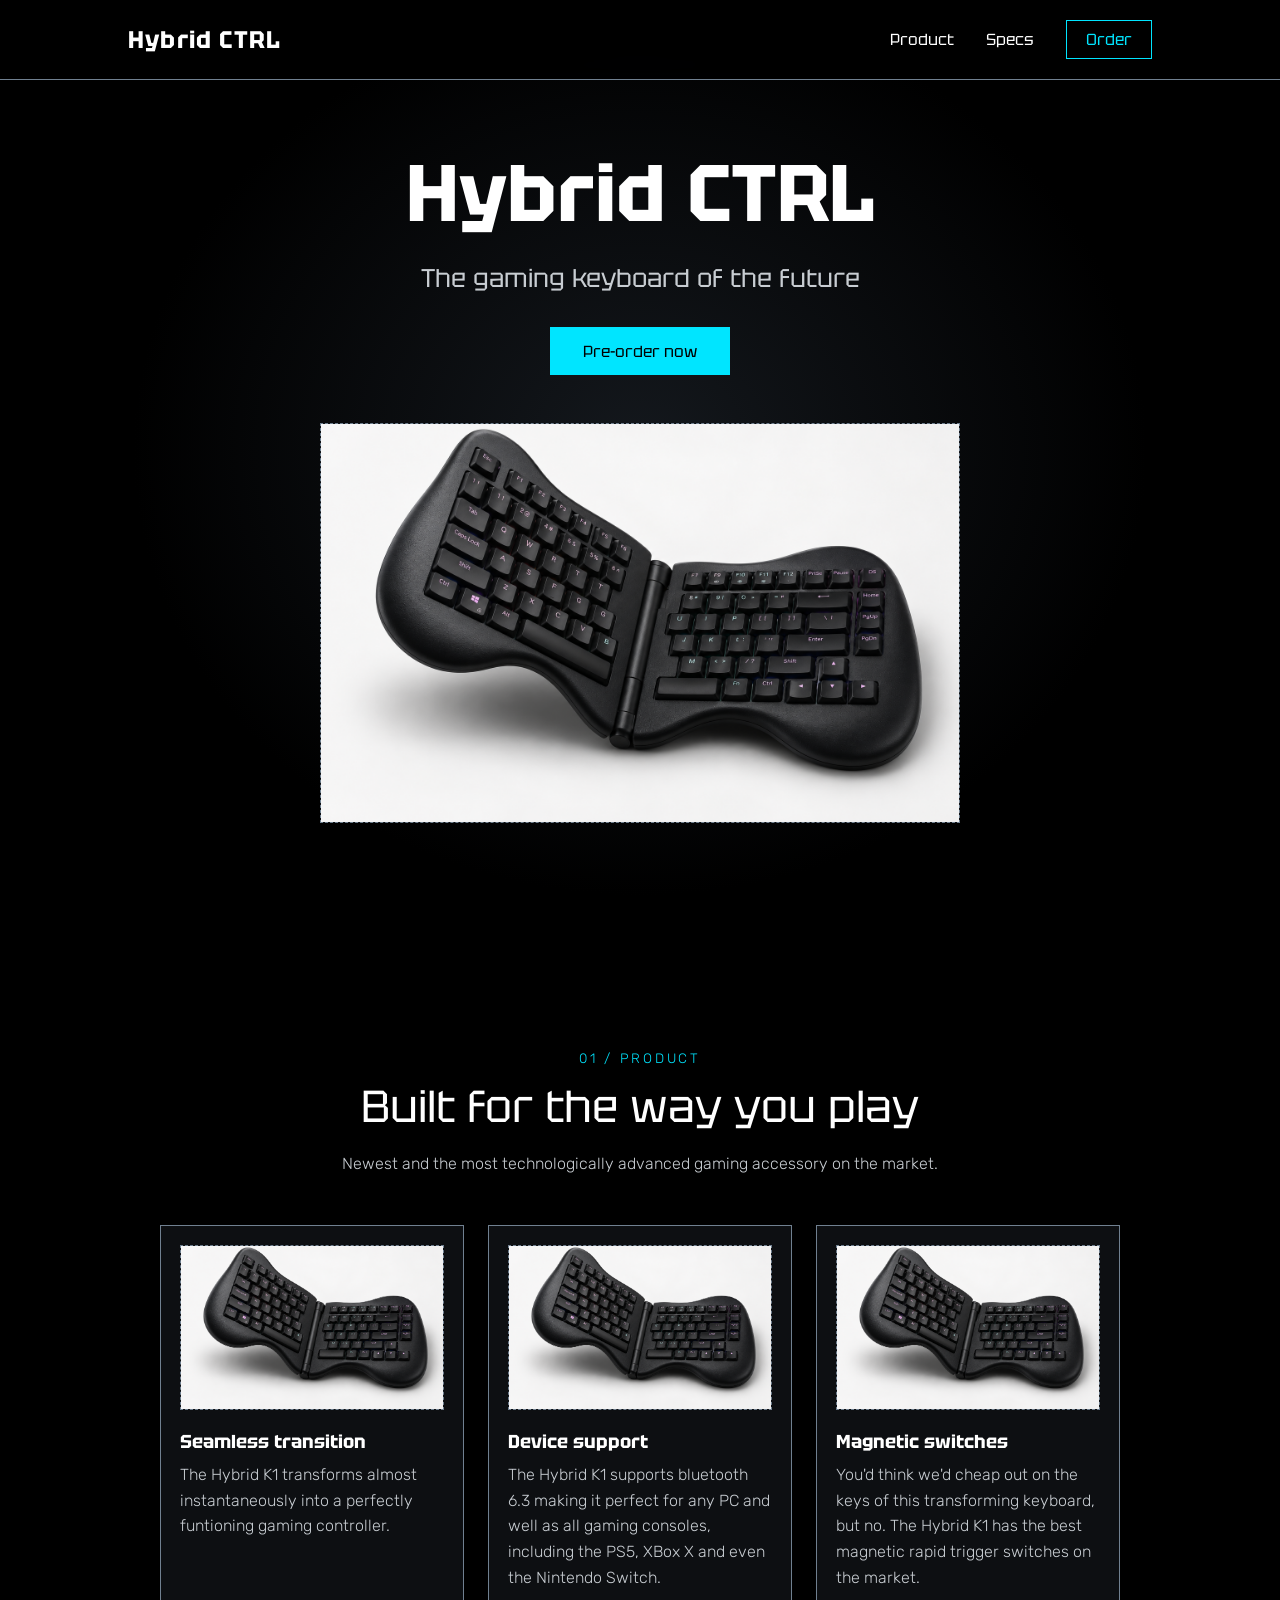
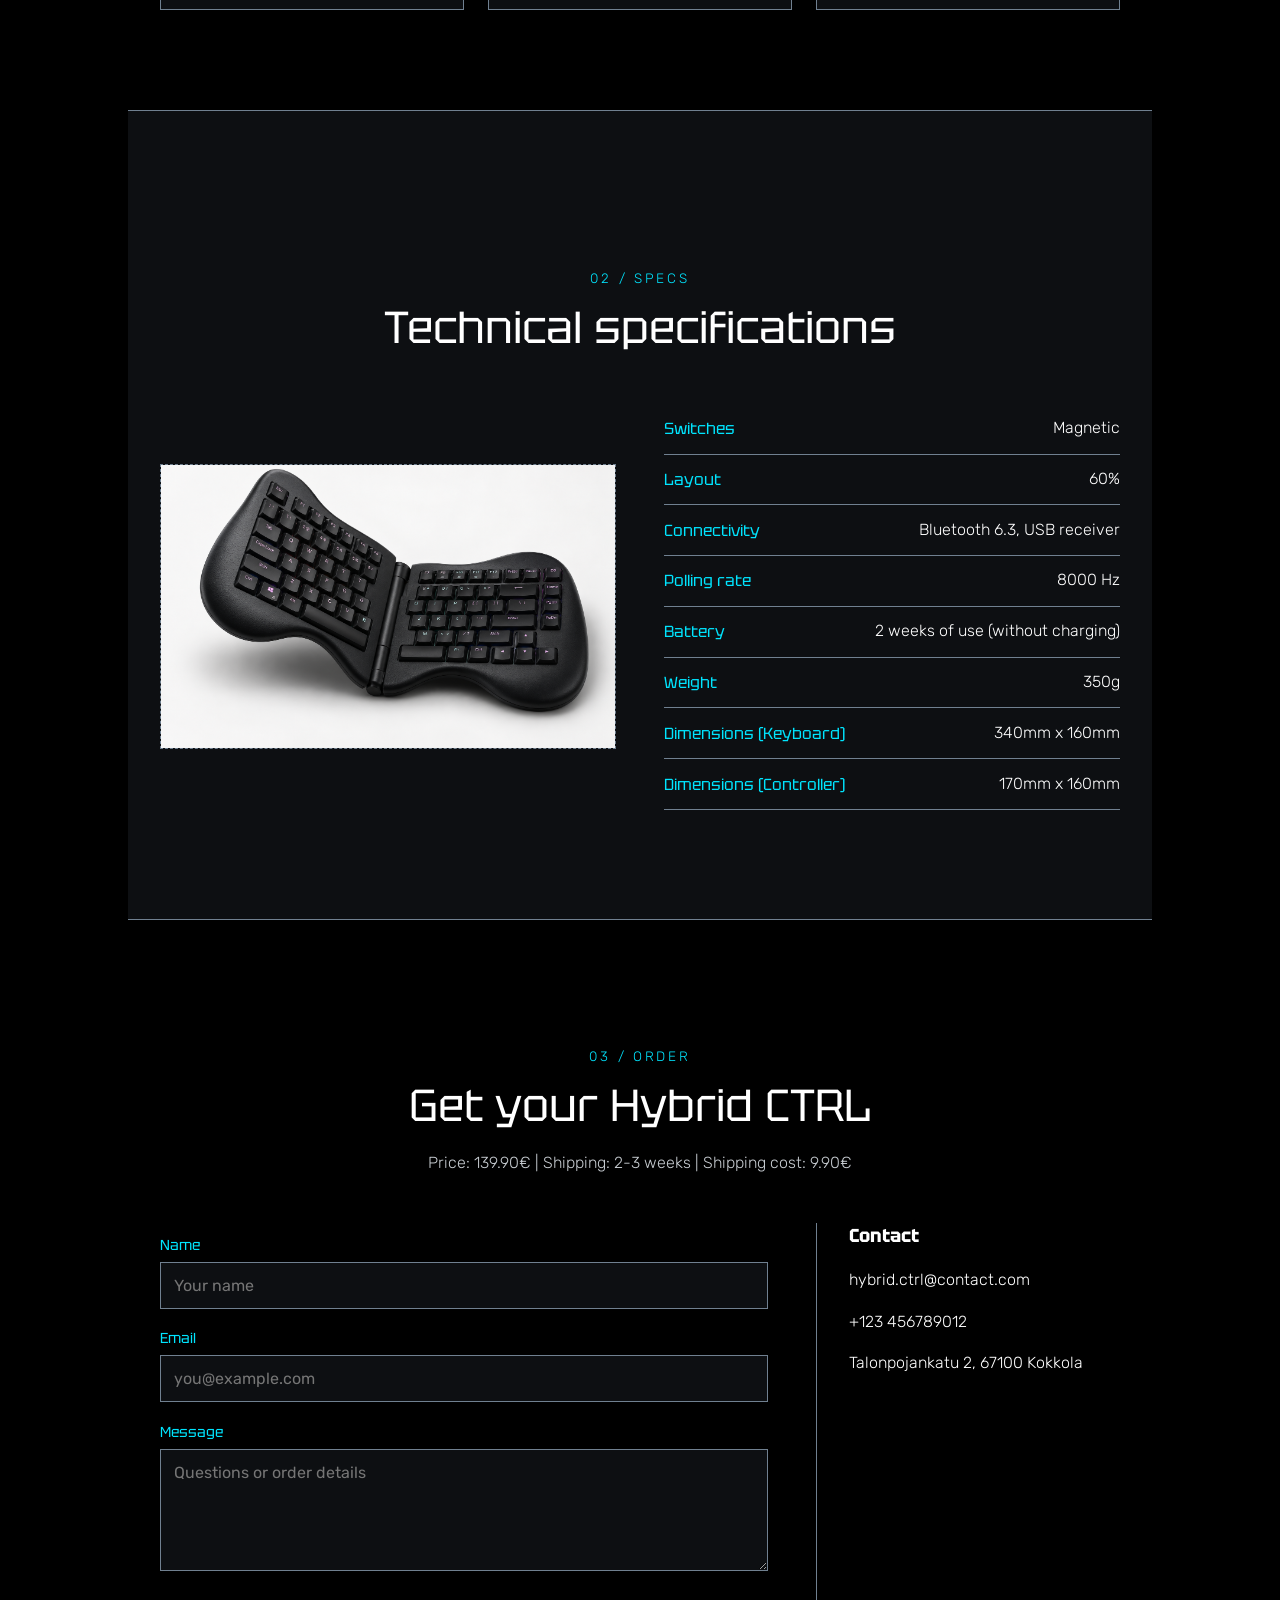
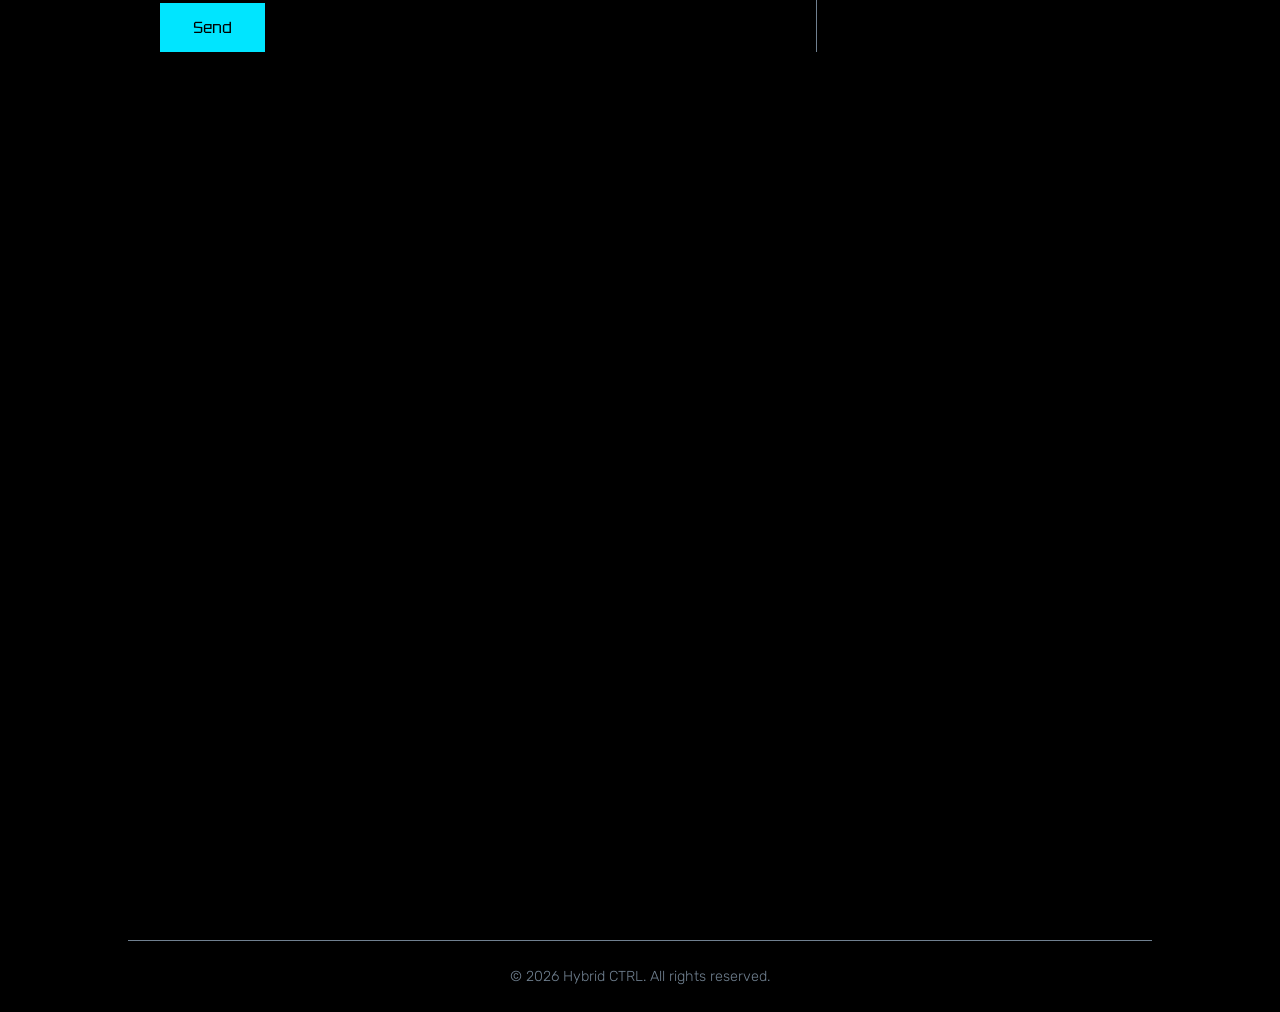
==== index.html @ 569d4fd0 "Merge branch 'main' of https://github.com/nooajaakkola/Ohjelmistotuotanto" ====
<!DOCTYPE html>
<html lang="en">
    <head>
        <meta charset="UTF-8">
        <meta name="viewport" content="width=device-width, initial-scale=1">
        <title>Hybrid CTRL</title>
        <link rel="stylesheet" href="styles.css">
        <link rel="preconnect" href="https://fonts.googleapis.com">
        <link rel="preconnect" href="https://fonts.gstatic.com" crossorigin>
        <link href="https://fonts.googleapis.com/css2?family=Rubik:ital,wght@0,300..900;1,300..900&family=Tektur:wght@400..900&display=swap" rel="stylesheet">
    </head>
    <body>
        <header>
            <a class="logo" href="#home">Hybrid CTRL</a>
            <nav>
                <a href="#info">Product</a>
                <a href="#specs">Specs</a>
                <a href="#order" class="nav-cta">Order</a>
            </nav>
        </header>

        <main>
            <section id="home"> <!--Title and frontpage section-->
                <div class="hero">
                    <h1>Hybrid CTRL</h1>
                    <h2>The gaming keyboard of the future</h2>
                    <a class="button" href="#order">Pre-order now</a>
                    <div class="img-frame hero-img">
                        <img src="images/hybridctrl.png" alt="Hybrid CTRL keyboard">
                    </div>
                </div>
            </section>

            <section id="info"> <!--Product info section-->
                <div class="content">
                    <p class="eyebrow">01 / Product</p>
                    <h2>Built for the way you play</h2>
                    <p class="lead">Newest and the most technologically advanced gaming accessory on the market.</p>

                    <div class="cards">
                        <article class="card">
                            <div class="img-frame">
                                <img src="images/hybridctrl.png" alt="Feature 1">
                            </div>
                            <h3>Seamless transition</h3>
                            <p>The Hybrid K1 transforms almost instantaneously into a perfectly funtioning gaming controller.</p>
                        </article>
                        <article class="card">
                            <div class="img-frame">
                                <img src="images/hybridctrl.png" alt="Feature 2">
                            </div>
                            <h3>Device support</h3>
                            <p>The Hybrid K1 supports bluetooth 6.3 making it perfect for any PC and well as all gaming consoles, including the PS5, XBox X and even the Nintendo Switch.</p>
                        </article>
                        <article class="card">
                            <div class="img-frame">
                                <img src="images/hybridctrl.png" alt="Feature 3">
                            </div>
                            <h3>Magnetic switches</h3>
                            <p>You'd think we'd cheap out on the keys of this transforming keyboard, but no. The Hybrid K1 has the best magnetic rapid trigger switches on the market. </p>
                        </article>
                    </div>
                </div>
            </section>

            <section id="specs"> <!--Specs section-->
                <div class="content">
                    <p class="eyebrow">02 / Specs</p>
                    <h2>Technical specifications</h2>

                    <div class="specs-layout">
                        <div class="img-frame">
                            <img src="images/hybridctrl.png" alt="Keyboard top view">
                        </div>
                        <dl class="spec-list">
                            <div><dt>Switches</dt><dd>Magnetic</dd></div>
                            <div><dt>Layout</dt><dd>60%</dd></div>
                            <div><dt>Connectivity</dt><dd>Bluetooth 6.3, USB receiver</dd></div>
                            <div><dt>Polling rate</dt><dd>8000 Hz</dd></div>
                            <div><dt>Battery</dt><dd>2 weeks of use (without charging)</dd></div>
                            <div><dt>Weight</dt><dd>350g</dd></div>
                            <div><dt>Dimensions (Keyboard)</dt><dd>340mm x 160mm</dd></div>
                            <div><dt>Dimensions (Controller)</dt><dd>170mm x 160mm</dd></div>
                        </dl>
                    </div>
                </div>
            </section>

            <section id="order"> <!--Contact / order section-->
                <div class="content">
                    <p class="eyebrow">03 / Order</p>
                    <h2>Get your Hybrid CTRL</h2>
                    <p class="lead">Price: 139.90€ | Shipping: 2-3 weeks | Shipping cost: 9.90€</p>

                    <div class="order-layout">
                        <form action="#" method="post">
                            <label for="name">Name</label>
                            <input type="text" id="name" name="name" placeholder="Your name">

                            <label for="email">Email</label>
                            <input type="email" id="email" name="email" placeholder="you@example.com">

                            <label for="message">Message</label>
                            <textarea id="message" name="message" rows="5" placeholder="Questions or order details"></textarea>

                            <button type="submit" class="button">Send</button>
                        </form>

                        <div class="contact-info">
                            <h3>Contact</h3>
                            <p>hybrid.ctrl@contact.com</p>
                            <p>+123 456789012</p>
                            <p>Talonpojankatu 2, 67100 Kokkola</p>
                        </div>
                    </div>
                </div>
            </section>
            <section id="products">

            </section>
        </main>

        <footer>
            <p>&copy; 2026 Hybrid CTRL. All rights reserved.</p>
        </footer>
    </body>
</html>
---- styles.css ----
:root {
    --primary: black;
    --accent: slategrey;
    --text: white;
    --highlight: #00e5ff;
    --surface: #0d0f12;
}

* {
    box-sizing: border-box;
}

html {
    font-family: "Tektur", sans-serif;
    scroll-behavior: smooth;
}

body {
    padding: 0 10vw;
    display: block;
    align-items: center;
    text-align: center;
    margin: 0;

    background: var(--primary);
    color: var(--text);
}

h1 span, h2 span, h3 span, h4 span, h5 span, p span {
    color: var(--decoration);
}

h1 {
    font-size: 5rem;
    margin: 1rem;
}

h2 {
    font-weight: 400;
}

p {
    font-family: "Rubik", sans-serif;
    font-weight: 300;
    line-height: 1.6;
}

a {
    color: inherit;
    text-decoration: none;
}

/* ---------- Header ---------- */

header {
    display: flex;
    justify-content: space-between;
    align-items: center;
    position: fixed;
    left: 0;
    top: 0;
    z-index: 10;


    border-bottom: 1px solid var(--accent);
    background: rgba(0, 0, 0, 0.75);
    backdrop-filter: blur(10px);

    height: 5rem;
    width: 100%;
    padding: 0 10vw;
}

.logo {
    font-size: 1.5rem;
    font-weight: 700;
    letter-spacing: 0.05em;
}

nav {
    display: flex;
    align-items: center;
    gap: 2rem;
}

nav a {
    transition: color 0.2s;
}

nav a:hover {
    color: var(--highlight);
}

.nav-cta {
    border: 1px solid var(--highlight);
    color: var(--highlight);
    padding: 0.5rem 1.2rem;
}

.nav-cta:hover {
    background: var(--highlight);
    color: var(--primary);
}

/* ---------- Sections ---------- */

section {
    display: flex;
    align-items: center;
    justify-content: center;
    min-height: 90vh;
    width: auto;
    padding: 7rem 2rem 4rem;
}

#home {
    min-height: 100vh;
    background: radial-gradient(ellipse at center, #14181d 0%, var(--primary) 70%);
}

#specs {
    background: var(--surface);
    border-top: 1px solid var(--accent);
    border-bottom: 1px solid var(--accent);
}

.content {
    width: 100%;
    max-width: 70rem;
}

.eyebrow {
    color: var(--highlight);
    letter-spacing: 0.2em;
    text-transform: uppercase;
    font-size: 0.85rem;
    margin: 0;
}

.content h2 {
    font-size: 2.8rem;
    margin: 0.5rem 0 1rem;
}

.lead {
    max-width: 40rem;
    margin: 0 auto 3rem;
    color: #c8cdd2;
}

/* ---------- Hero ---------- */

.hero h2 {
    font-size: 1.6rem;
    color: #c8cdd2;
    margin: 0 0 2rem;
}

.hero-img {
    margin: 3rem auto 0;
    max-width: 40rem;
}

/* ---------- Buttons ---------- */

.button {
    display: inline-block;
    font-family: inherit;
    font-size: 1rem;
    cursor: pointer;

    background: var(--highlight);
    color: var(--primary);
    border: 1px solid var(--highlight);
    padding: 0.8rem 2rem;
    transition: background 0.2s, color 0.2s;
}

.button:hover {
    background: transparent;
    color: var(--highlight);
}

/* ---------- Images ---------- */

.img-frame {
    aspect-ratio: 16 / 10;
    border: 1px dashed var(--accent);
    background: var(--surface);
    overflow: hidden;
}

.img-frame img {
    display: block;
    width: 100%;
    height: 100%;
    object-fit: cover;
    color: var(--accent);
    font-size: 0.8rem;
}

/* ---------- Product info cards ---------- */

.cards {
    display: grid;
    grid-template-columns: repeat(auto-fit, minmax(16rem, 1fr));
    gap: 1.5rem;
}

.card {
    background: var(--surface);
    border: 1px solid var(--accent);
    padding: 1.2rem;
    text-align: left;
    transition: border-color 0.2s, transform 0.2s;
}

.card:hover {
    border-color: var(--highlight);
    transform: translateY(-4px);
}

.card h3 {
    margin: 1.2rem 0 0.5rem;
}

.card p {
    margin: 0;
    color: #c8cdd2;
}

/* ---------- Specs ---------- */

.specs-layout {
    display: grid;
    grid-template-columns: 1fr 1fr;
    gap: 3rem;
    align-items: center;
    margin-top: 3rem;
}

.spec-list {
    margin: 0;
    text-align: left;
}

.spec-list div {
    display: flex;
    justify-content: space-between;
    gap: 1rem;
    padding: 0.9rem 0;
    border-bottom: 1px solid var(--accent);
}

.spec-list dt {
    color: var(--highlight);
}

.spec-list dd {
    margin: 0;
    font-family: "Rubik", sans-serif;
    font-weight: 300;
}

/* ---------- Order / contact ---------- */

.order-layout {
    display: grid;
    grid-template-columns: 2fr 1fr;
    gap: 3rem;
    text-align: left;
}

form {
    display: flex;
    flex-direction: column;
    gap: 0.5rem;
}

label {
    margin-top: 0.8rem;
    color: var(--highlight);
    font-size: 0.9rem;
}

input,
textarea {
    font-family: "Rubik", sans-serif;
    font-size: 1rem;
    color: var(--text);
    background: var(--surface);
    border: 1px solid var(--accent);
    padding: 0.8rem;
}

input:focus,
textarea:focus {
    outline: none;
    border-color: var(--highlight);
}

form .button {
    align-self: flex-start;
    margin-top: 1.5rem;
}

.contact-info {
    border-left: 1px solid var(--accent);
    padding-left: 2rem;
}

.contact-info h3 {
    margin-top: 0;
}

/* ---------- Footer ---------- */

footer {
    border-top: 1px solid var(--accent);
    padding: 1.5rem;
    color: var(--accent);
    font-size: 0.9rem;
}

footer p {
    margin: 0;
}

/* ---------- Mobile ---------- */

@media (max-width: 48rem) {
    h1 {
        font-size: 3rem;
    }

    header {
        padding: 0 1rem;
    }

    nav {
        gap: 1rem;
    }

    .logo {
        font-size: 1.1rem;
    }

    .specs-layout,
    .order-layout {
        grid-template-columns: 1fr;
    }

    .contact-info {
        border-left: none;
        border-top: 1px solid var(--accent);
        padding: 2rem 0 0;
    }
}
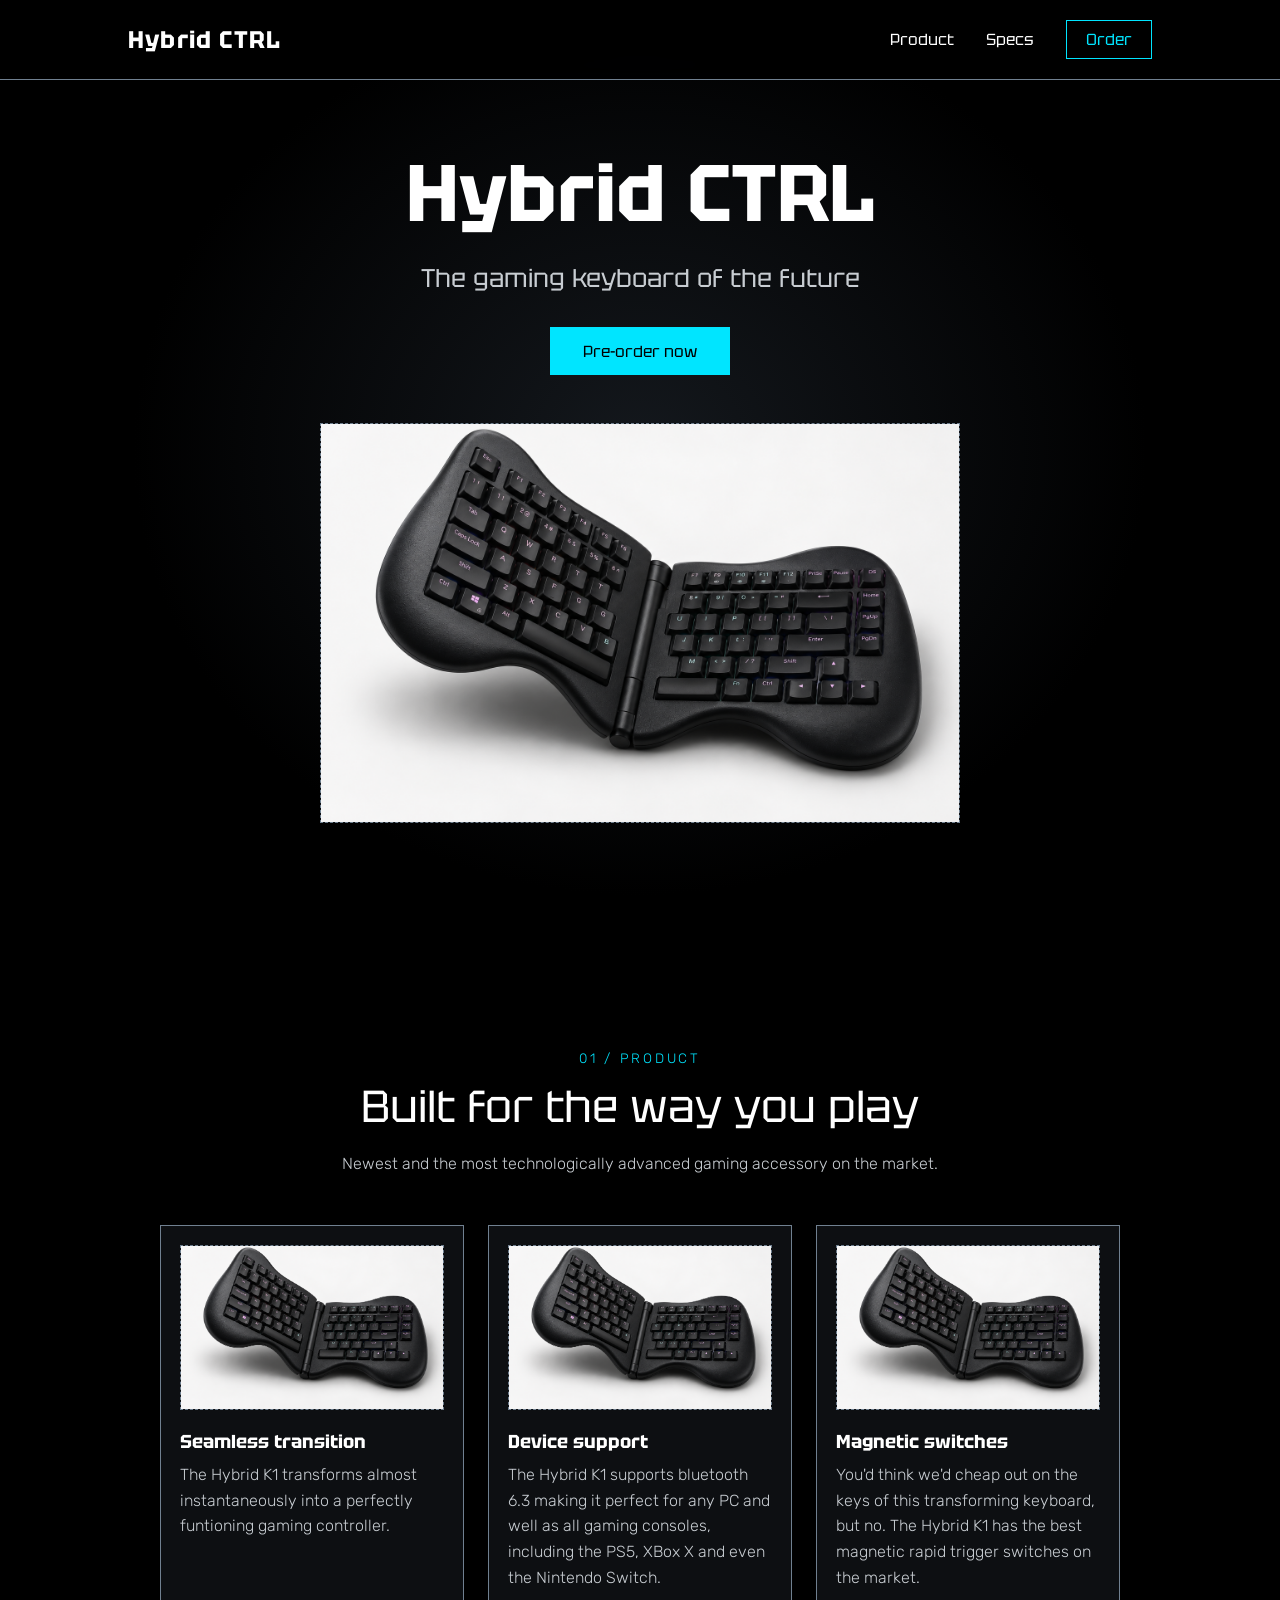
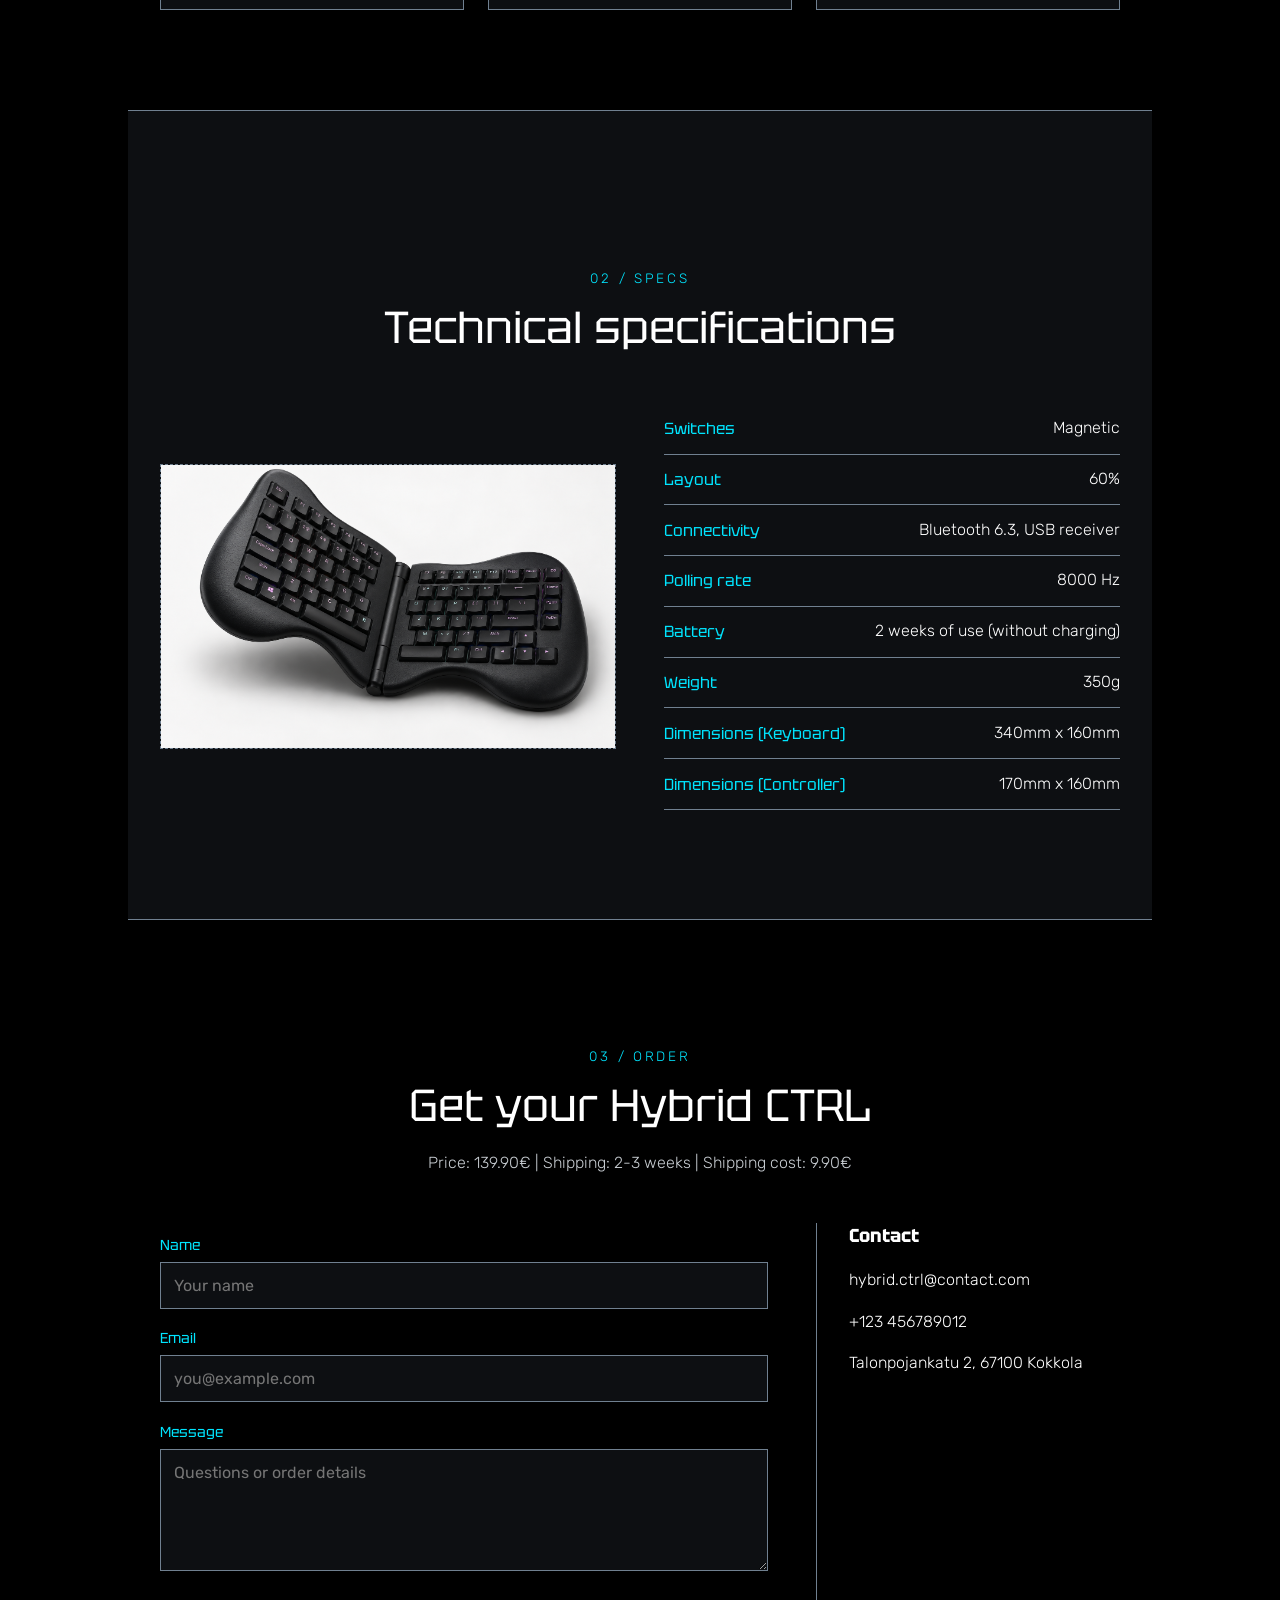
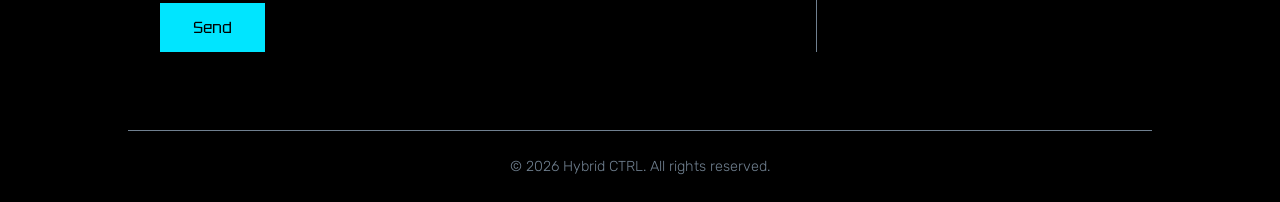
==== commit 4bf6b2ea: "removed extra section" ====
--- a/index.html
+++ b/index.html
@@ -115,9 +115,6 @@
                     </div>
                 </div>
             </section>
-            <section id="products">
-
-            </section>
         </main>
 
         <footer>
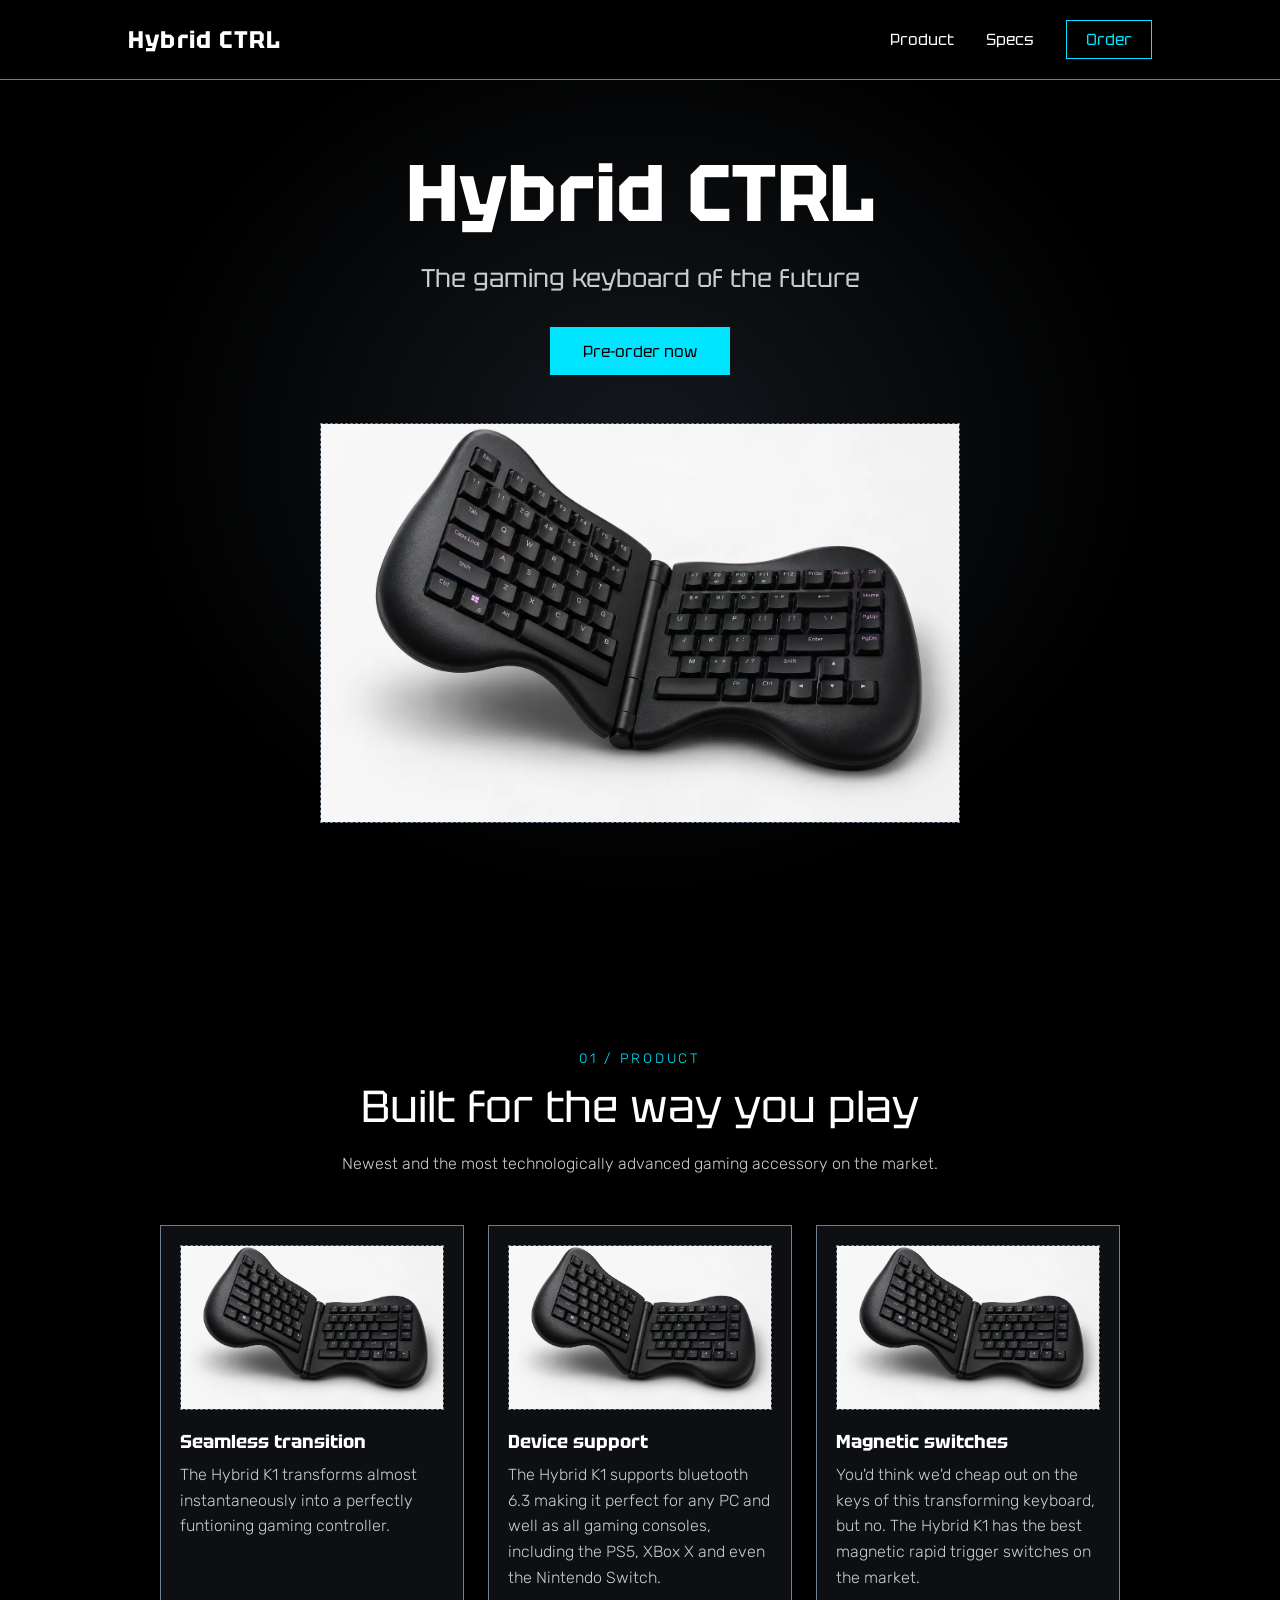
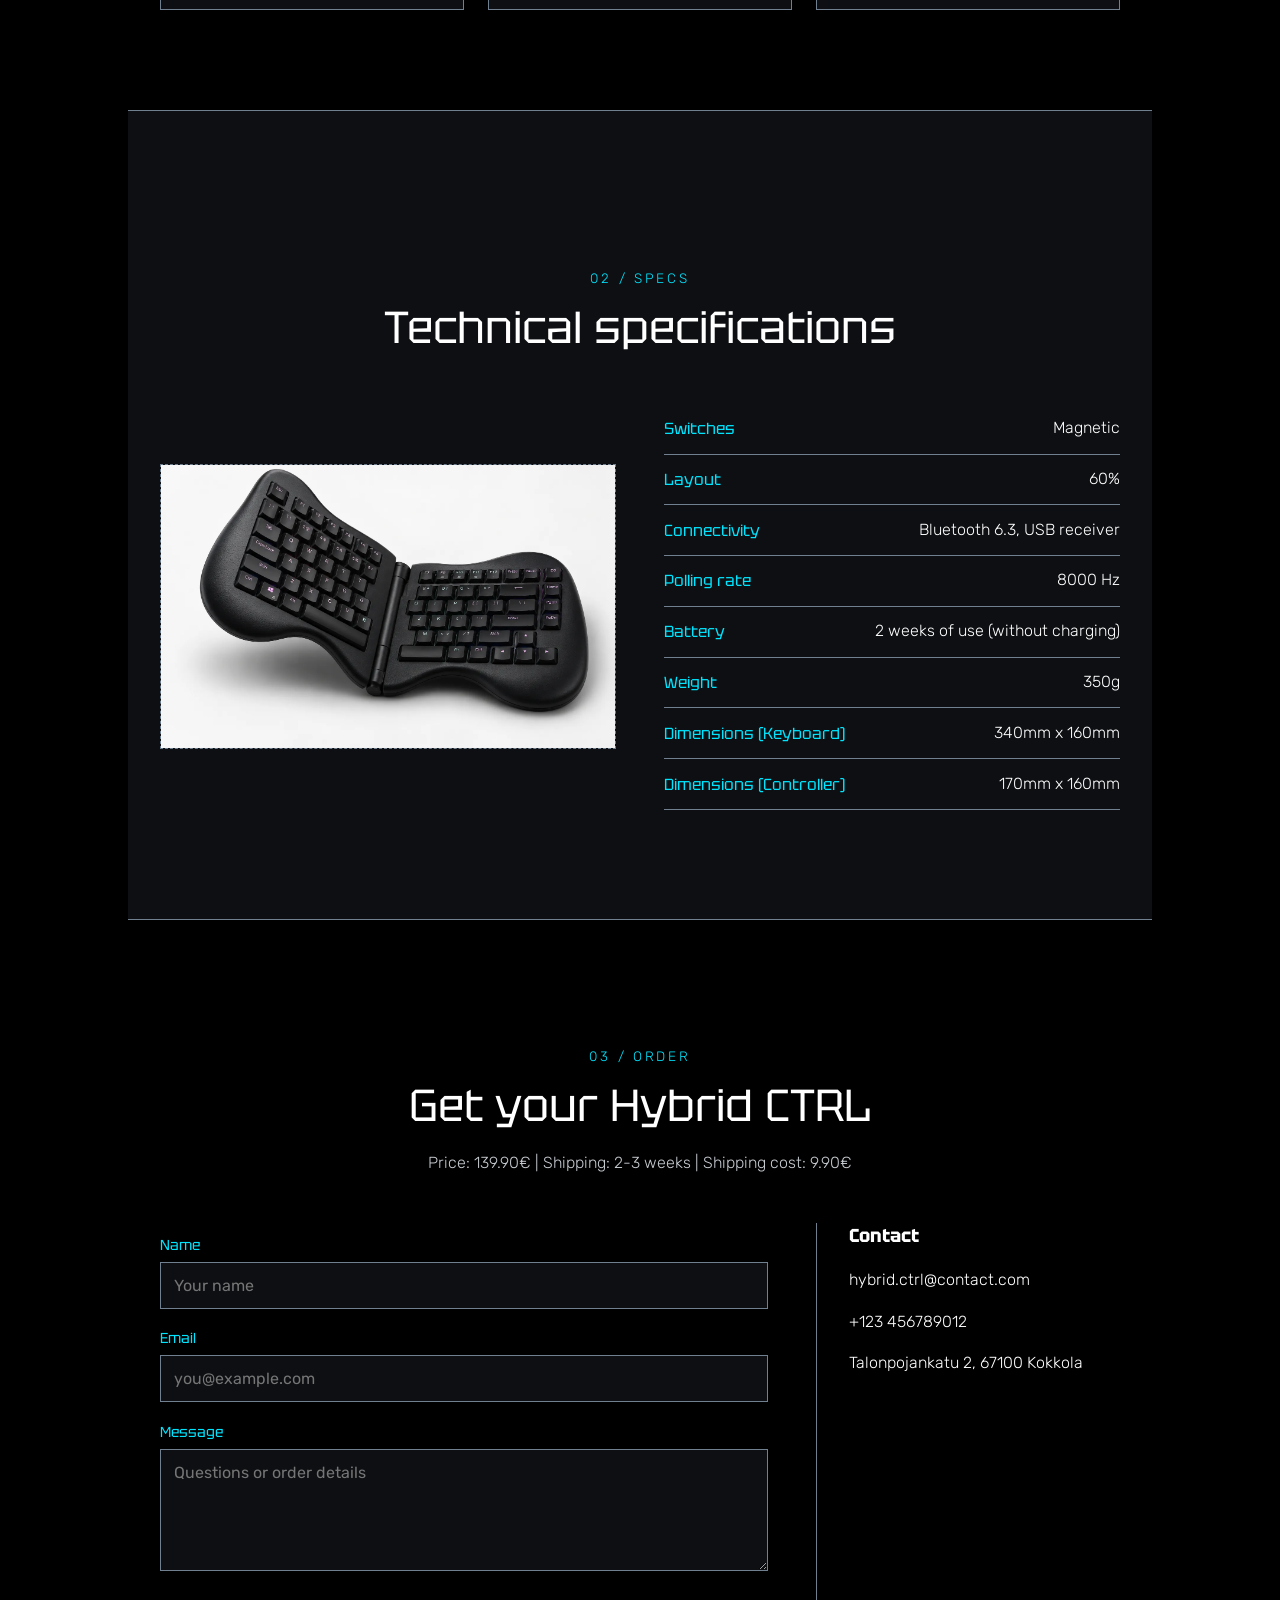
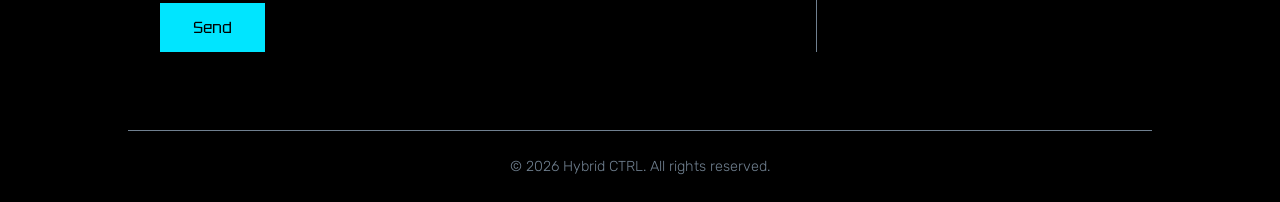
==== commit 74385c76: "changed image formats to webp" ====
--- a/index.html
+++ b/index.html
@@ -26,7 +26,7 @@
                     <h2>The gaming keyboard of the future</h2>
                     <a class="button" href="#order">Pre-order now</a>
                     <div class="img-frame hero-img">
-                        <img src="images/hybridctrl.png" alt="Hybrid CTRL keyboard">
+                        <img src="images/hybridctrl.webp" alt="Hybrid CTRL keyboard">
                     </div>
                 </div>
             </section>
@@ -40,21 +40,21 @@
                     <div class="cards">
                         <article class="card">
                             <div class="img-frame">
-                                <img src="images/hybridctrl.png" alt="Feature 1">
+                                <img src="images/hybridctrl.webp" alt="Feature 1">
                             </div>
                             <h3>Seamless transition</h3>
                             <p>The Hybrid K1 transforms almost instantaneously into a perfectly funtioning gaming controller.</p>
                         </article>
                         <article class="card">
                             <div class="img-frame">
-                                <img src="images/hybridctrl.png" alt="Feature 2">
+                                <img src="images/hybridctrl.webp" alt="Feature 2">
                             </div>
                             <h3>Device support</h3>
                             <p>The Hybrid K1 supports bluetooth 6.3 making it perfect for any PC and well as all gaming consoles, including the PS5, XBox X and even the Nintendo Switch.</p>
                         </article>
                         <article class="card">
                             <div class="img-frame">
-                                <img src="images/hybridctrl.png" alt="Feature 3">
+                                <img src="images/hybridctrl.webp" alt="Feature 3">
                             </div>
                             <h3>Magnetic switches</h3>
                             <p>You'd think we'd cheap out on the keys of this transforming keyboard, but no. The Hybrid K1 has the best magnetic rapid trigger switches on the market. </p>
@@ -70,7 +70,7 @@
 
                     <div class="specs-layout">
                         <div class="img-frame">
-                            <img src="images/hybridctrl.png" alt="Keyboard top view">
+                            <img src="images/hybridctrl.webp" alt="Keyboard top view">
                         </div>
                         <dl class="spec-list">
                             <div><dt>Switches</dt><dd>Magnetic</dd></div>
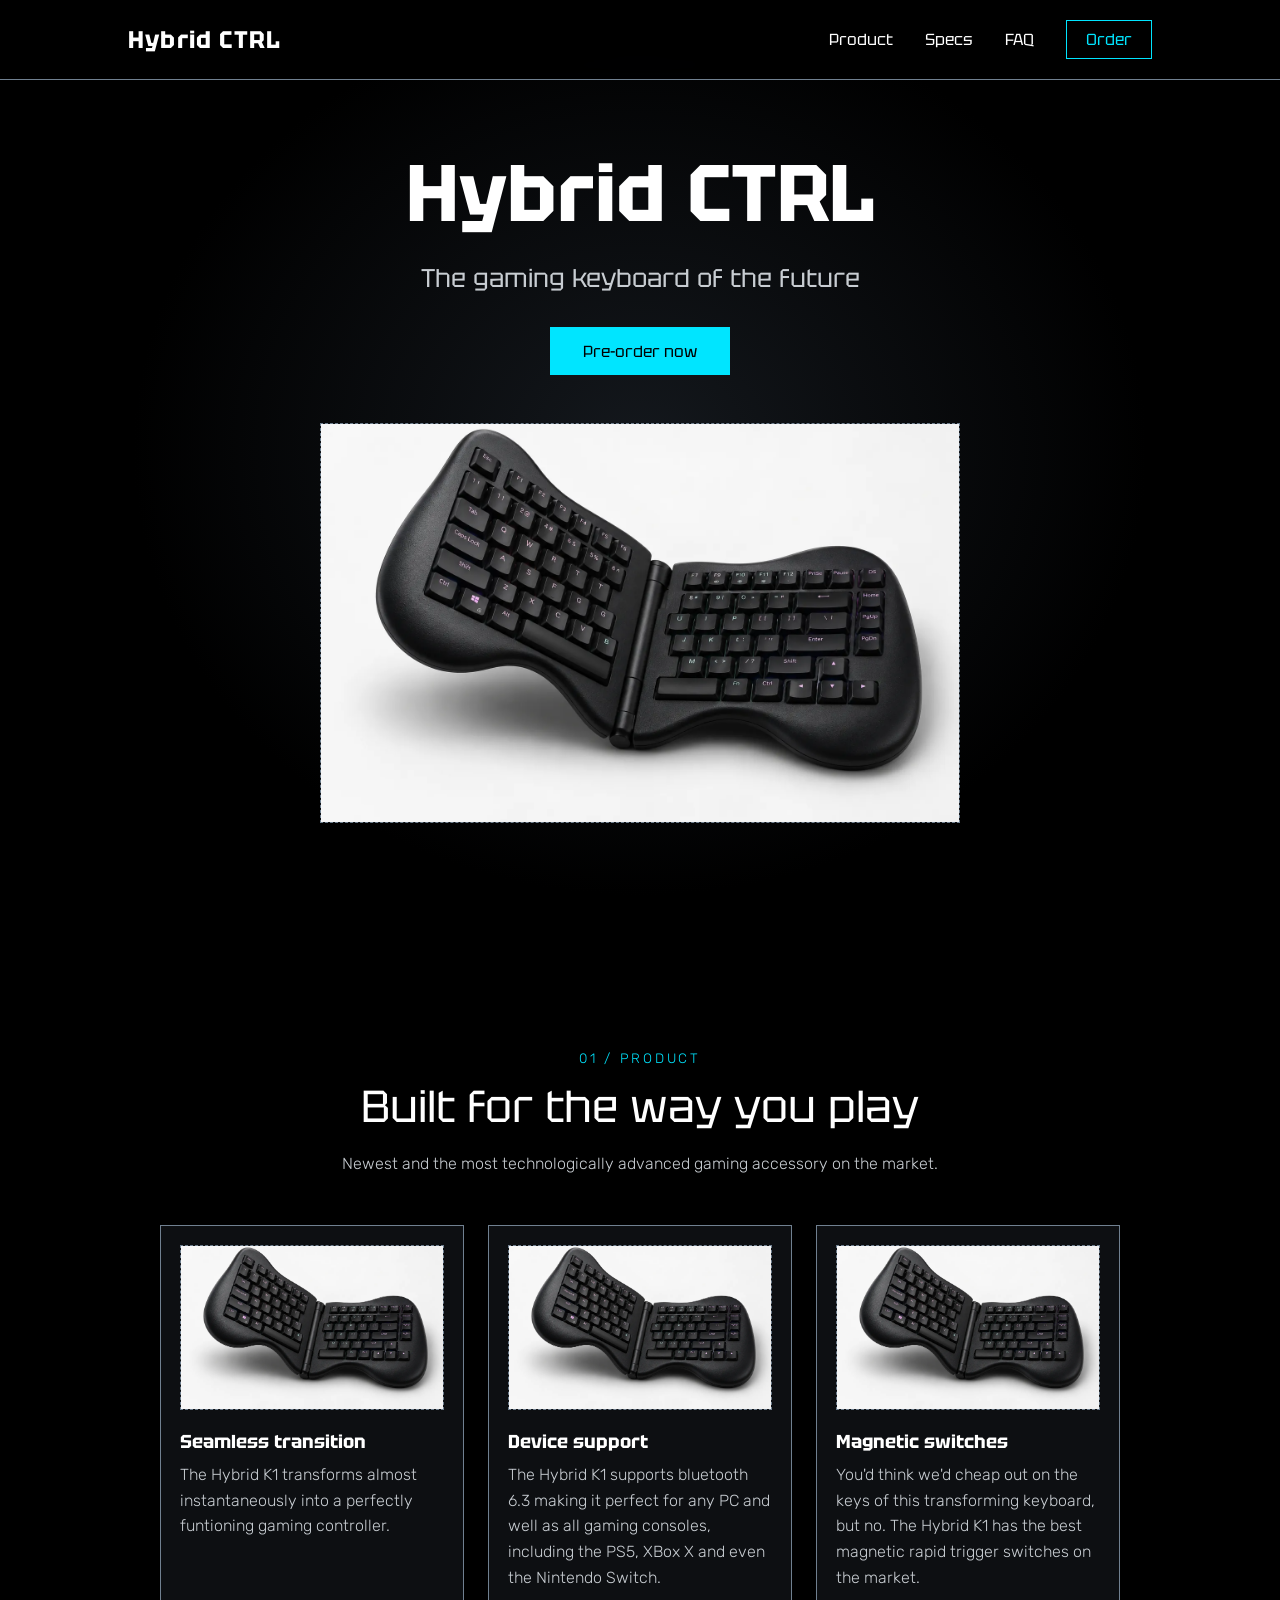
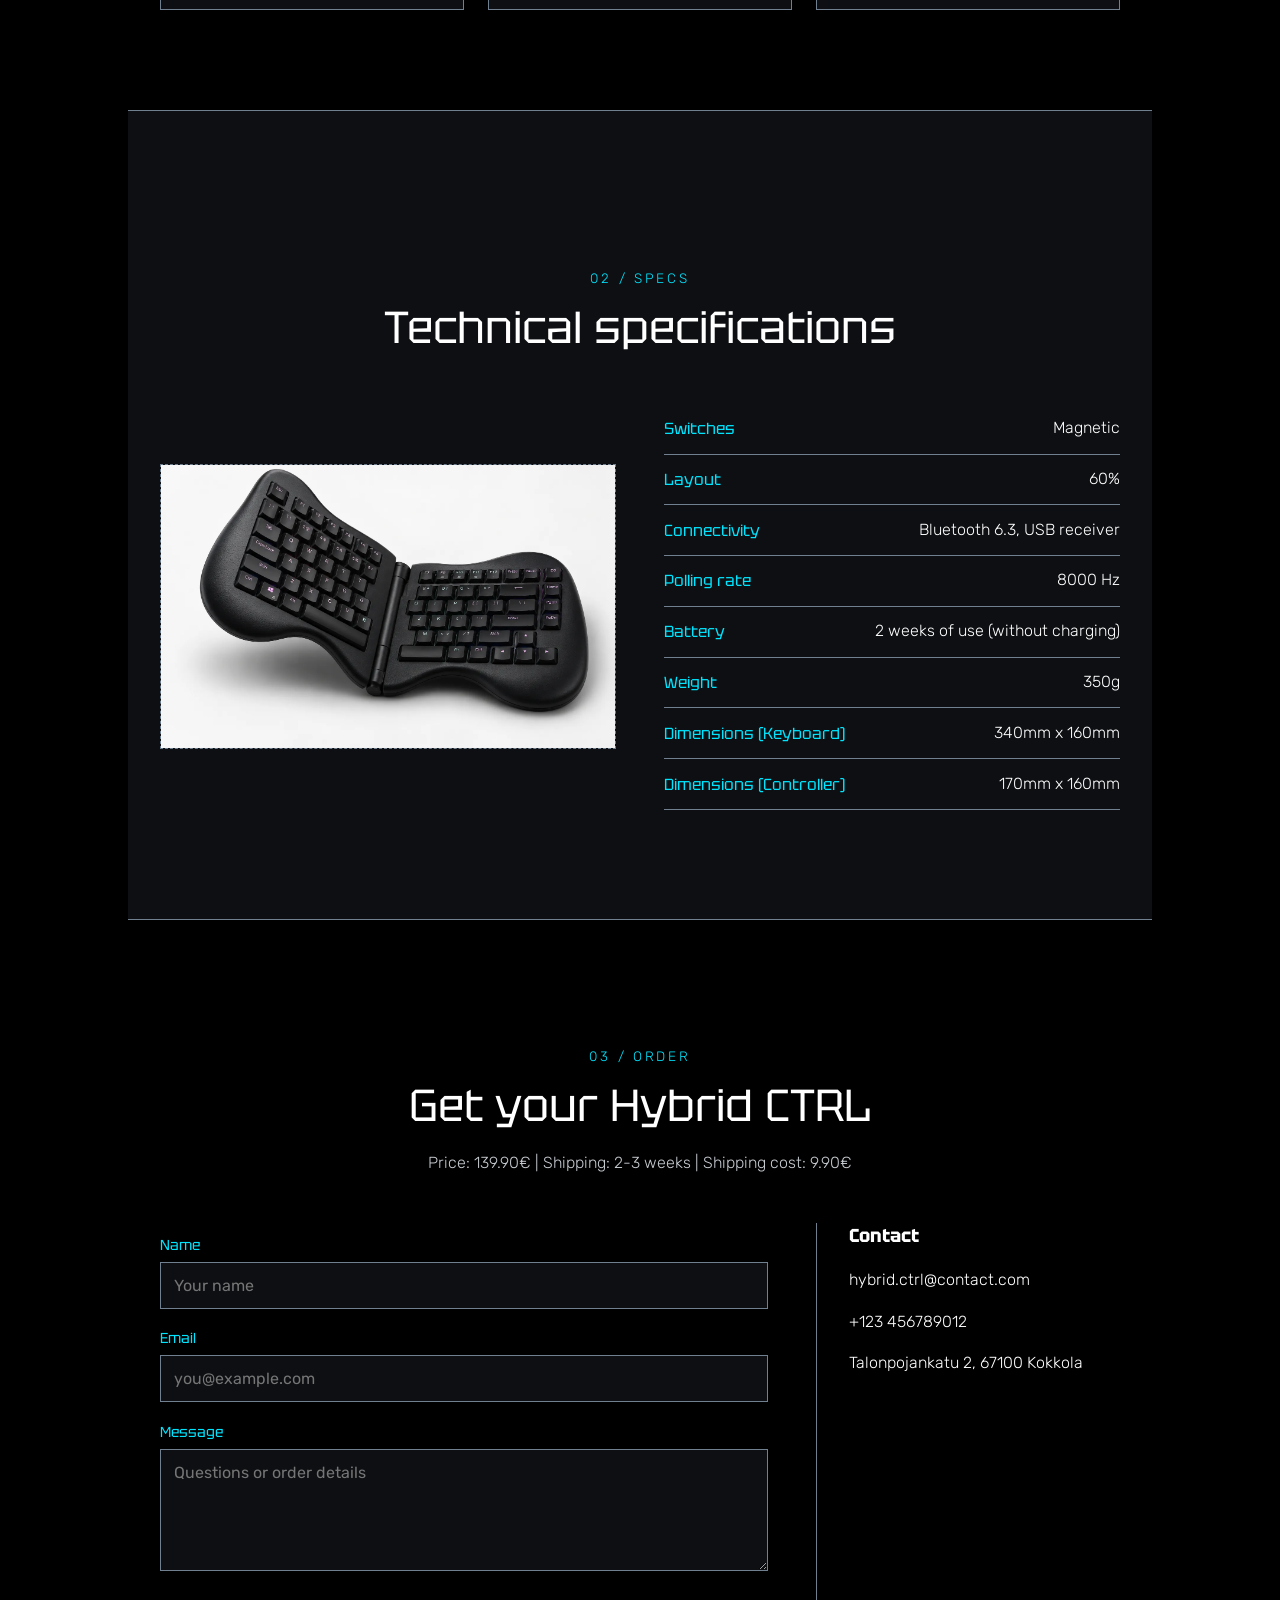
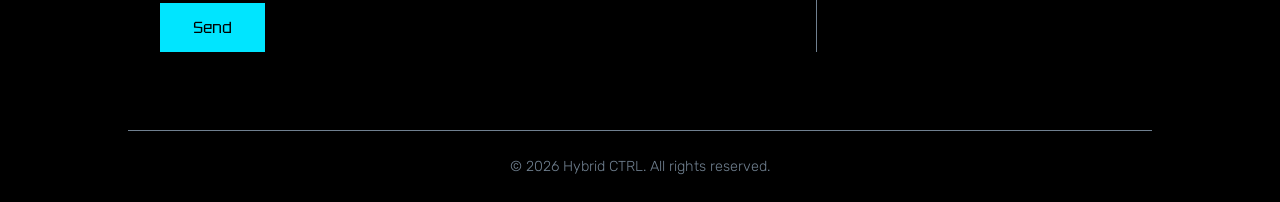
==== commit d74af88f: "added FAQ page" ====
--- a/index.html
+++ b/index.html
@@ -15,6 +15,7 @@
             <nav>
                 <a href="#info">Product</a>
                 <a href="#specs">Specs</a>
+                <a href="faq.html">FAQ</a>
                 <a href="#order" class="nav-cta">Order</a>
             </nav>
         </header>
--- a/styles.css
+++ b/styles.css
@@ -313,6 +313,111 @@
     margin-top: 0;
 }
 
+
+
+/* ---------- FAQ ---------- */
+
+
+
+/* ---------- FAQ (paste at the end of styles.css, before or after the Mobile block) ---------- */
+ 
+nav a[aria-current="page"] {
+    color: var(--highlight);
+}
+ 
+#faq {
+    align-items: flex-start;
+}
+ 
+.faq-groups {
+    max-width: 50rem;
+    margin: 0 auto;
+    text-align: left;
+}
+ 
+.faq-group {
+    margin-bottom: 3rem;
+}
+ 
+.faq-group h3 {
+    color: var(--highlight);
+    font-weight: 400;
+    margin: 0 0 1rem;
+    padding-bottom: 0.5rem;
+    border-bottom: 1px solid var(--accent);
+}
+ 
+details {
+    border-bottom: 1px solid var(--accent);
+}
+ 
+summary {
+    display: flex;
+    justify-content: space-between;
+    align-items: center;
+    gap: 1rem;
+    padding: 1.1rem 0;
+    cursor: pointer;
+    list-style: none;
+    transition: color 0.2s;
+}
+ 
+summary::-webkit-details-marker {
+    display: none;
+}
+ 
+summary::after {
+    content: "+";
+    color: var(--highlight);
+    font-size: 1.5rem;
+    line-height: 1;
+    flex-shrink: 0;
+}
+ 
+details[open] summary::after {
+    content: "\2212";
+}
+ 
+summary:hover {
+    color: var(--highlight);
+}
+ 
+summary:focus-visible,
+.text-link:focus-visible {
+    outline: 2px solid var(--highlight);
+    outline-offset: 2px;
+}
+ 
+details p {
+    margin: 0 0 1.2rem;
+    color: #c8cdd2;
+}
+ 
+.text-link {
+    color: var(--highlight);
+    text-decoration: underline;
+}
+ 
+.faq-cta {
+    max-width: 50rem;
+    margin: 0 auto;
+    padding: 2rem;
+    border: 1px solid var(--accent);
+    background: var(--surface);
+}
+ 
+.faq-cta h3 {
+    margin: 0 0 0.5rem;
+}
+ 
+.faq-cta p {
+    margin: 0 0 1.5rem;
+    color: #c8cdd2;
+}
+ 
+
+
+
 /* ---------- Footer ---------- */
 
 footer {
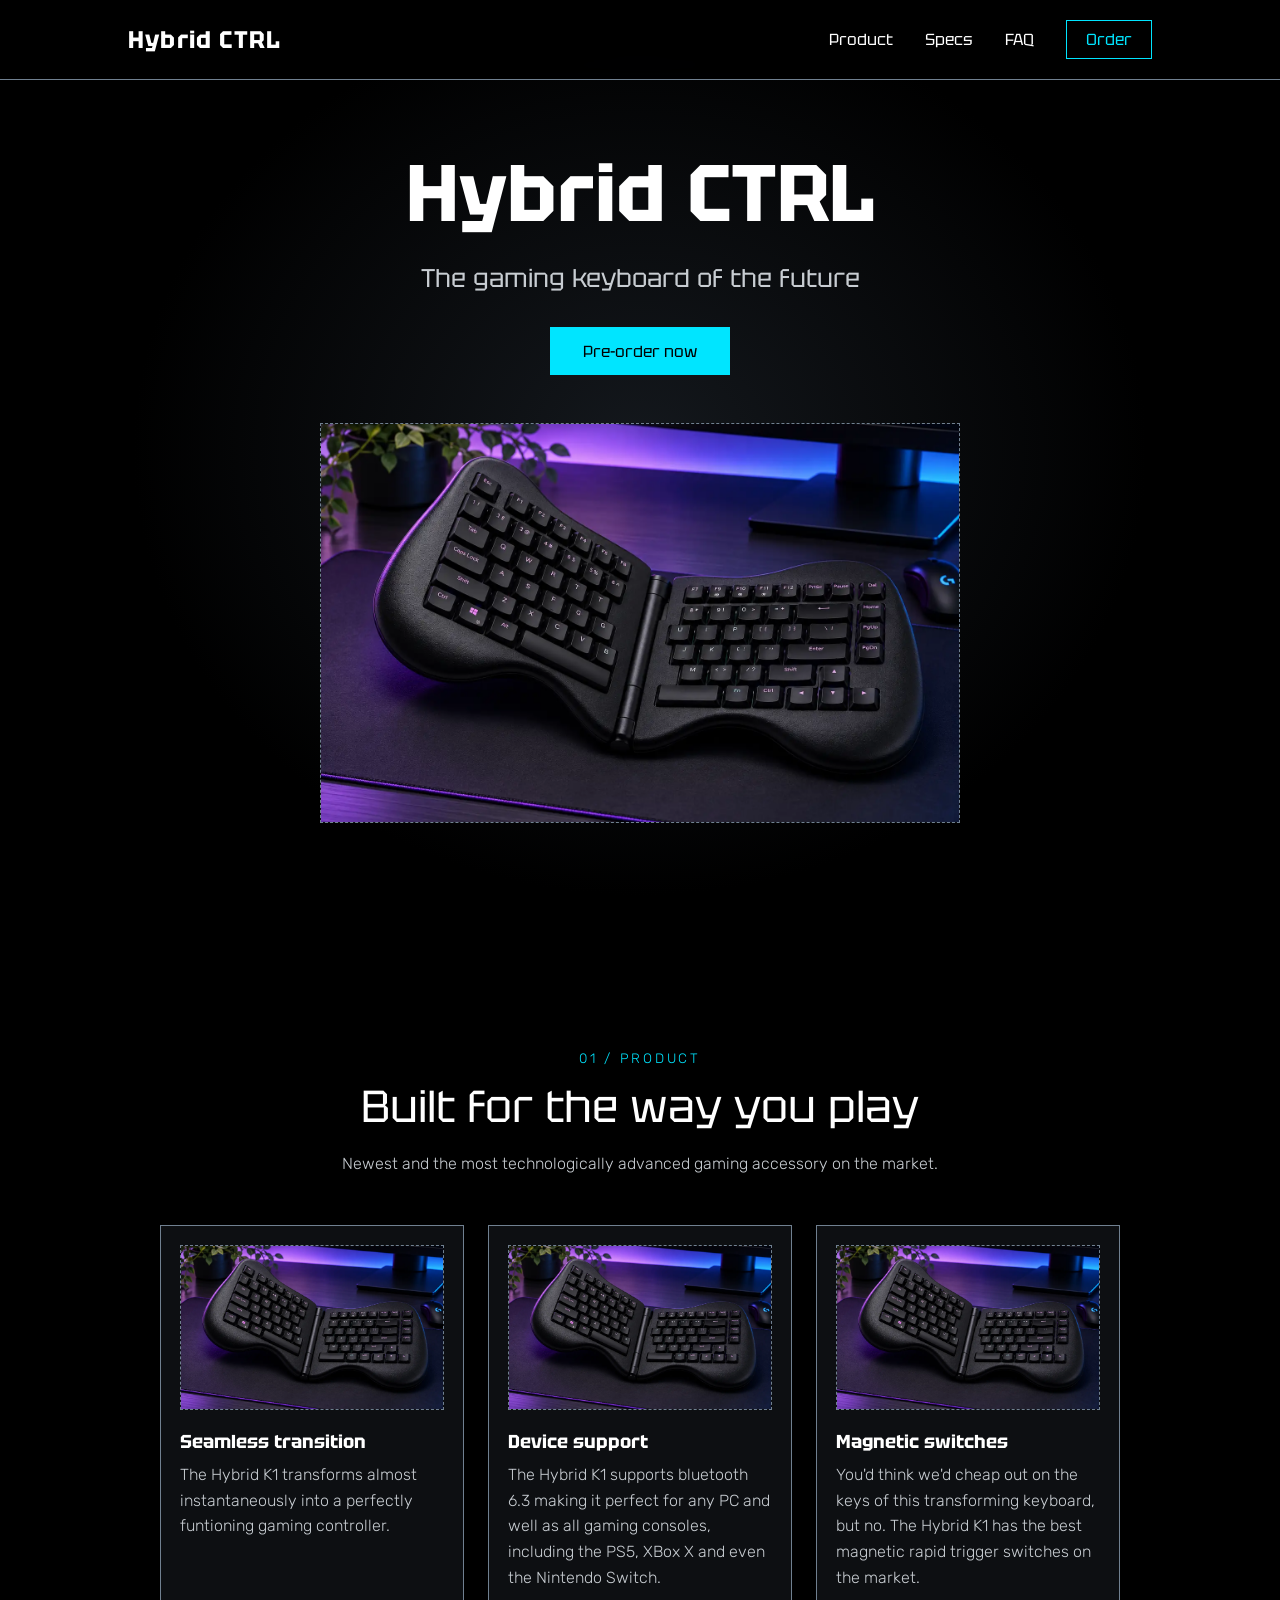
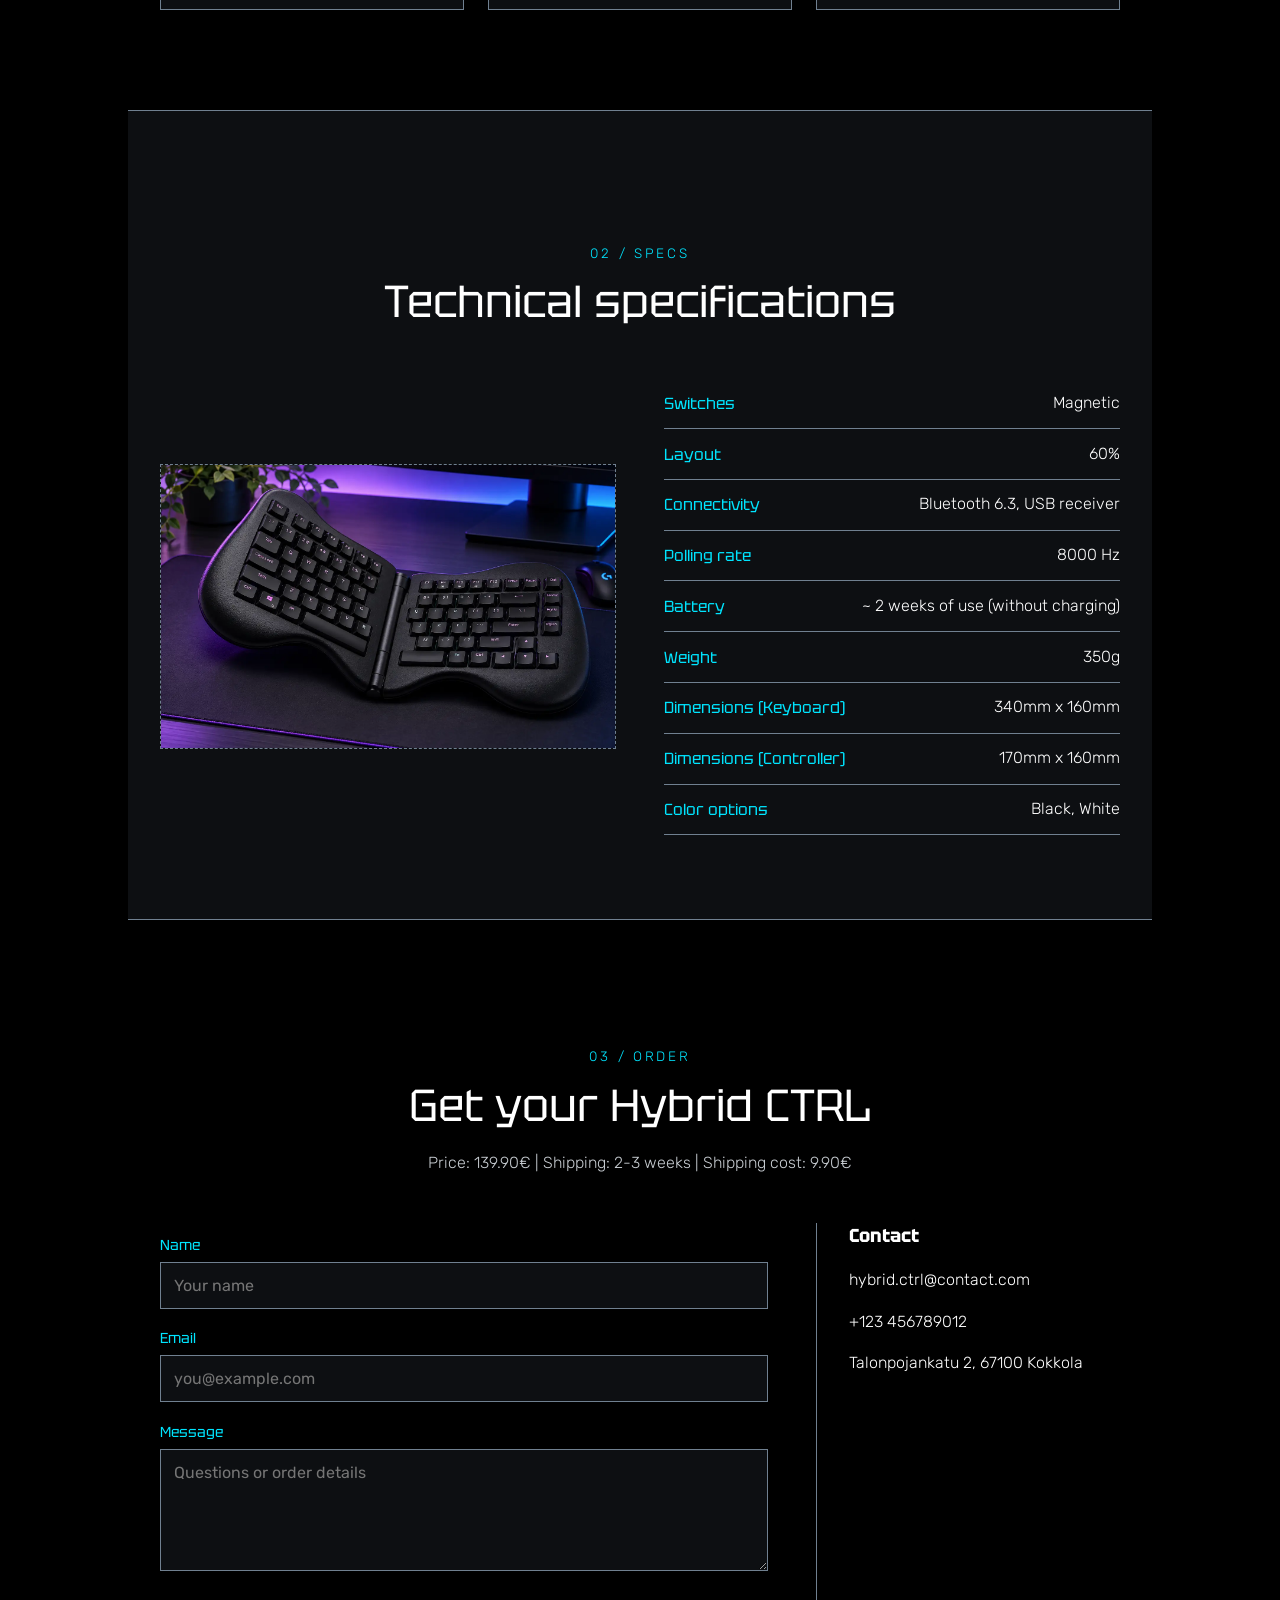
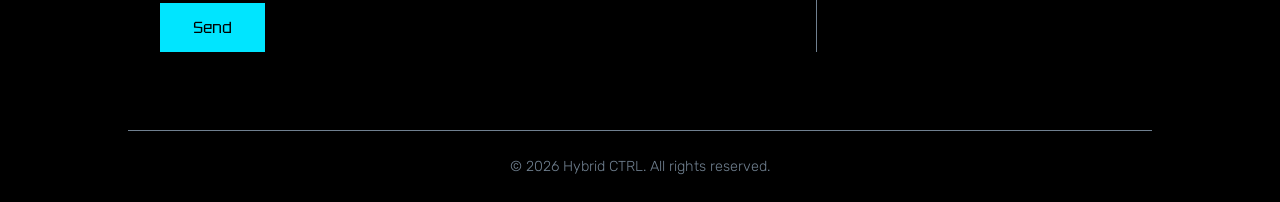
==== commit aa4e0797: "added more pictures of the product, replaced one picture with a better one" ====
--- a/index.html
+++ b/index.html
@@ -78,10 +78,11 @@
                             <div><dt>Layout</dt><dd>60%</dd></div>
                             <div><dt>Connectivity</dt><dd>Bluetooth 6.3, USB receiver</dd></div>
                             <div><dt>Polling rate</dt><dd>8000 Hz</dd></div>
-                            <div><dt>Battery</dt><dd>2 weeks of use (without charging)</dd></div>
+                            <div><dt>Battery</dt><dd>~ 2 weeks of use (without charging)</dd></div>
                             <div><dt>Weight</dt><dd>350g</dd></div>
                             <div><dt>Dimensions (Keyboard)</dt><dd>340mm x 160mm</dd></div>
                             <div><dt>Dimensions (Controller)</dt><dd>170mm x 160mm</dd></div>
+                            <div><dt>Color options</dt><dd>Black, White</dd></div>
                         </dl>
                     </div>
                 </div>
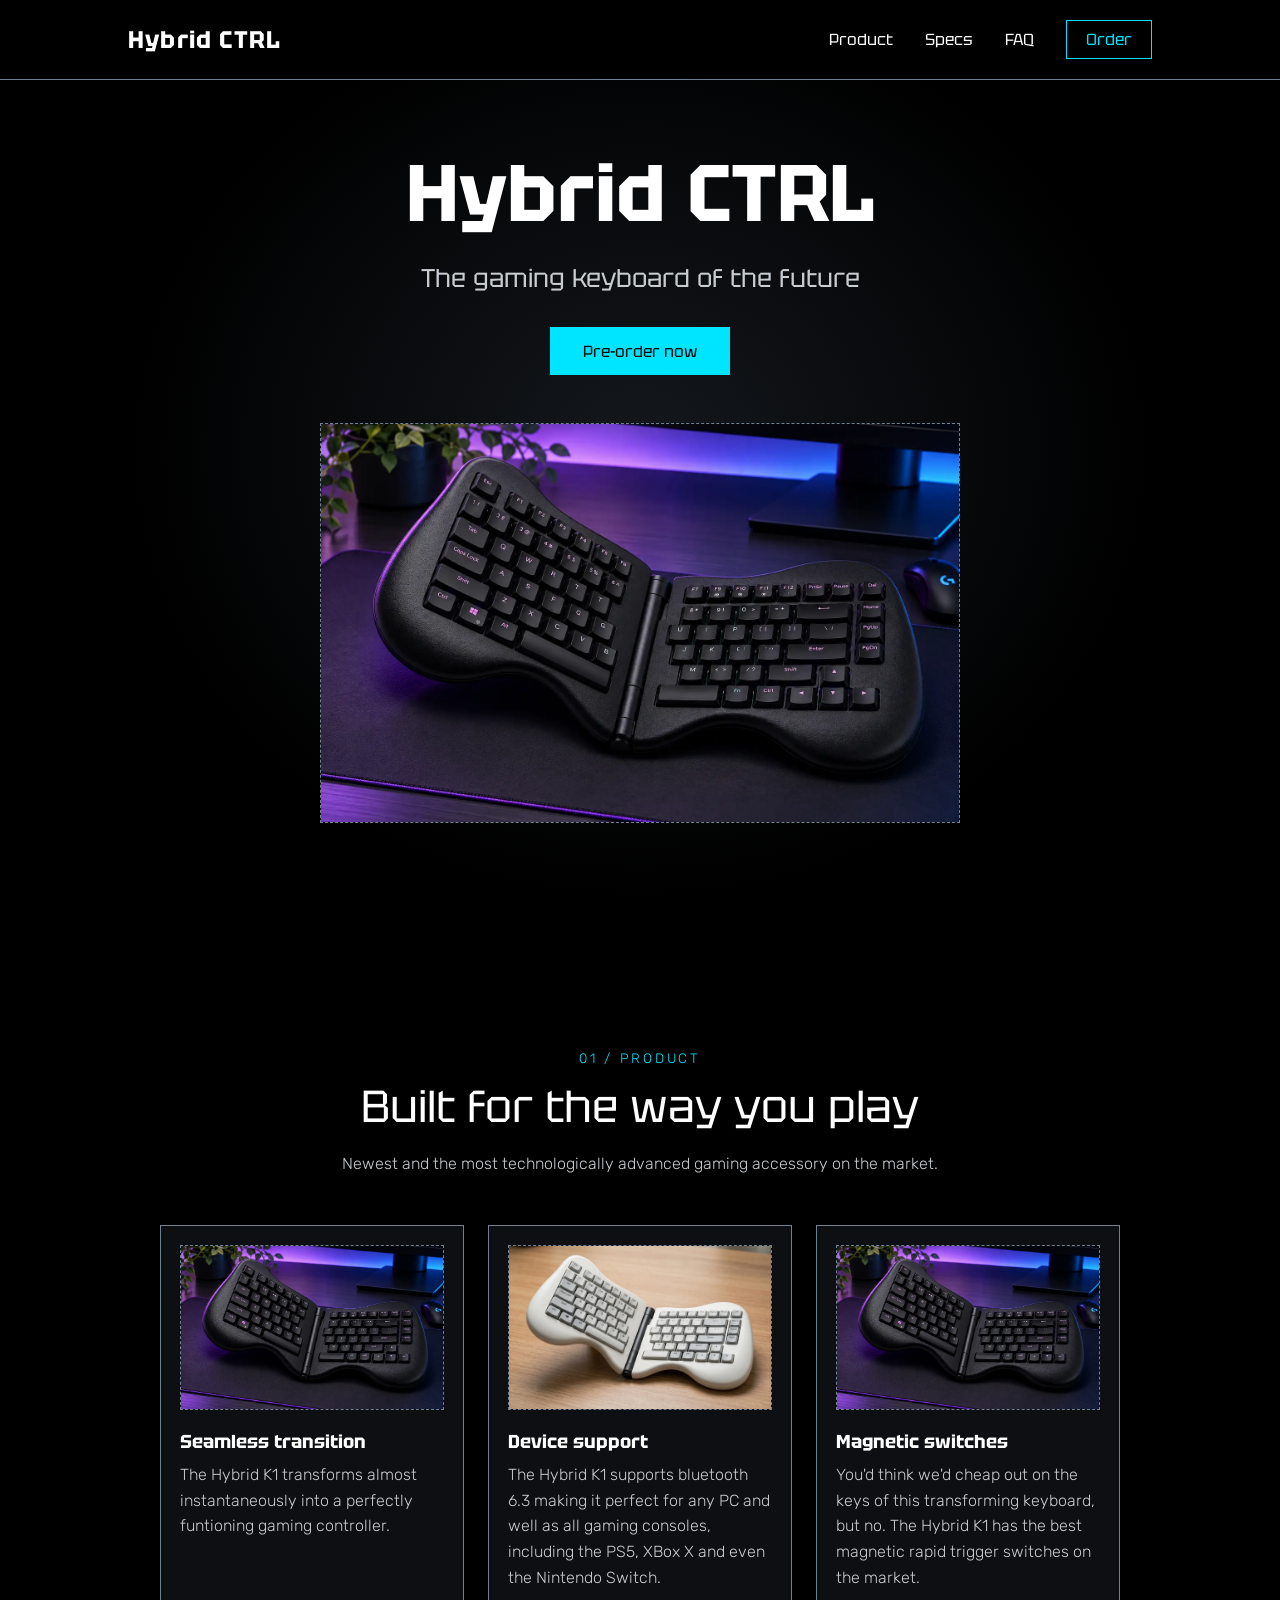
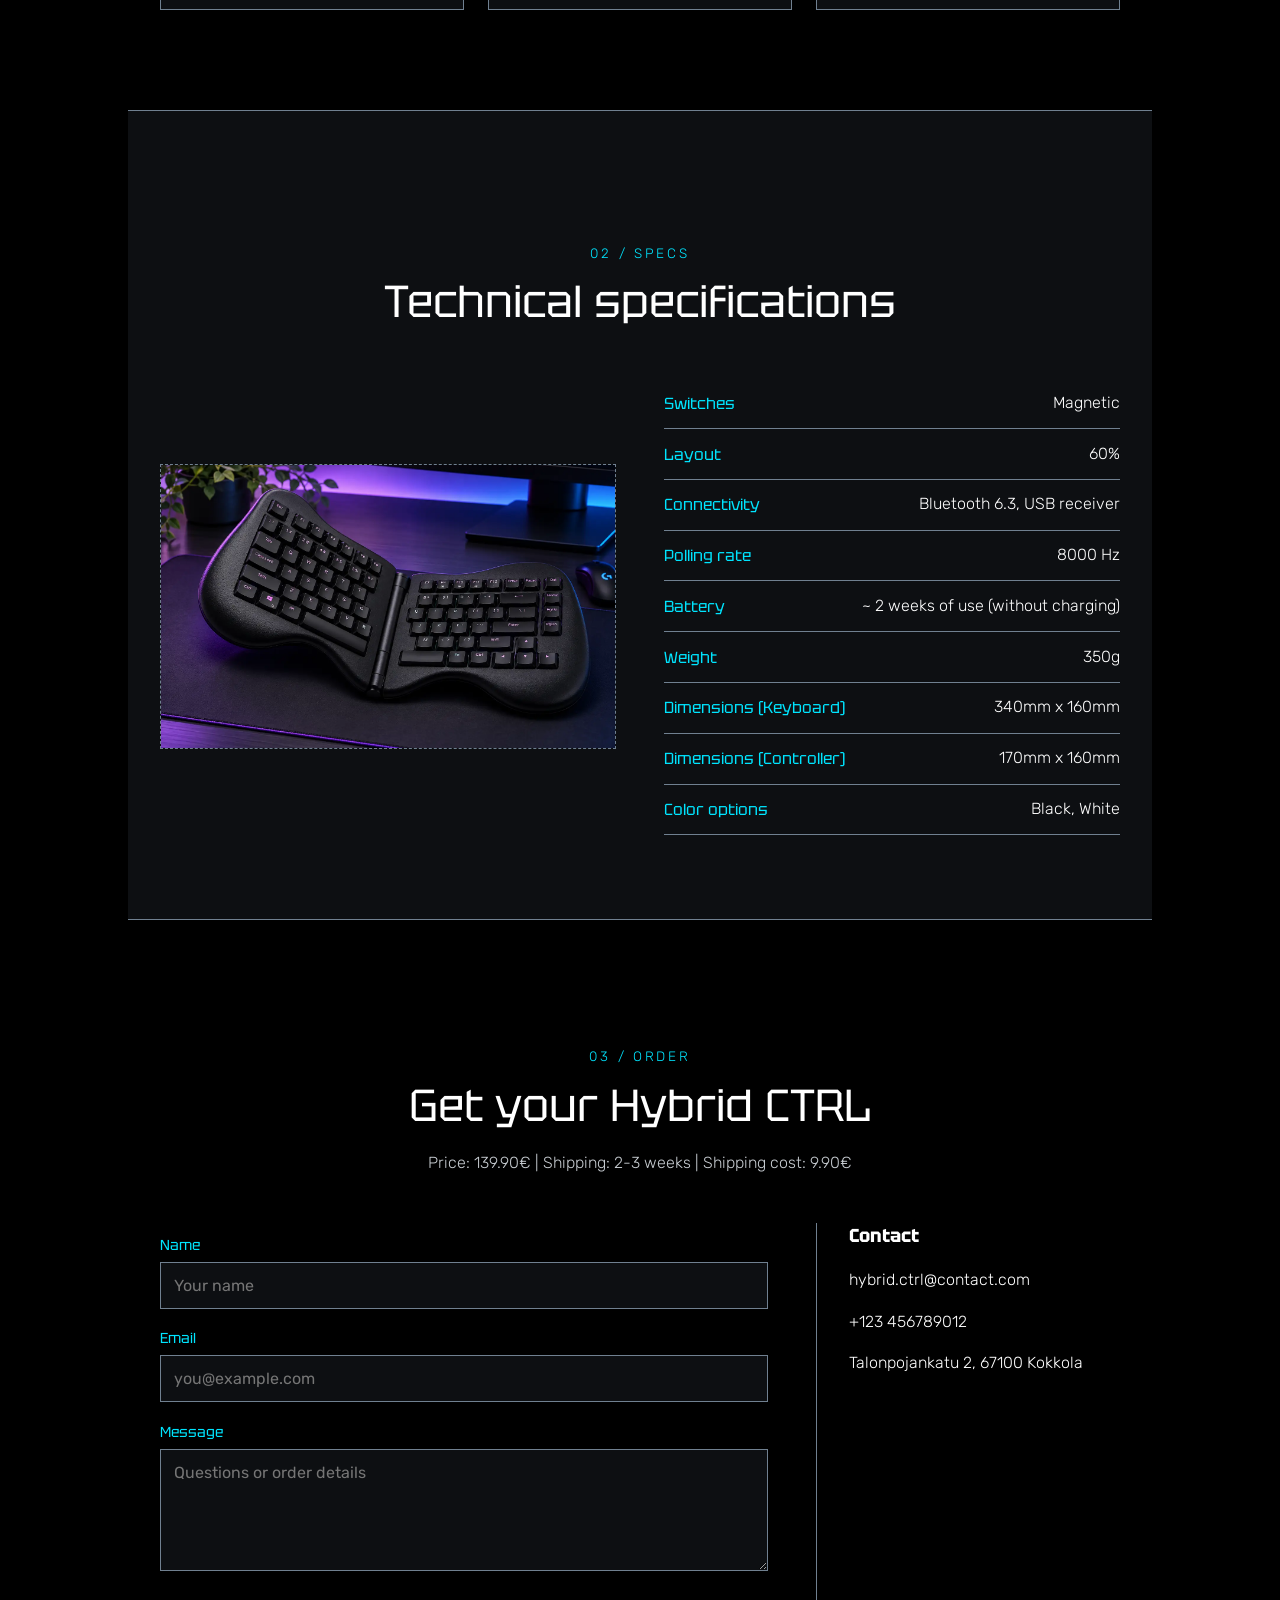
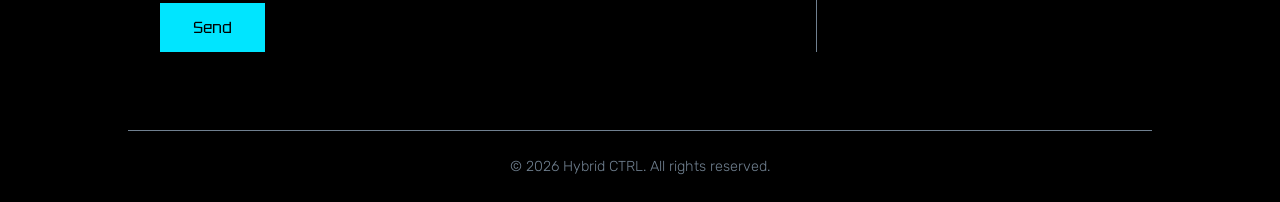
==== commit a6402541: "lol" ====
--- a/index.html
+++ b/index.html
@@ -48,7 +48,7 @@
                         </article>
                         <article class="card">
                             <div class="img-frame">
-                                <img src="images/hybridctrl.webp" alt="Feature 2">
+                                <img src="images/white_ctrl.webp" alt="Feature 2">
                             </div>
                             <h3>Device support</h3>
                             <p>The Hybrid K1 supports bluetooth 6.3 making it perfect for any PC and well as all gaming consoles, including the PS5, XBox X and even the Nintendo Switch.</p>
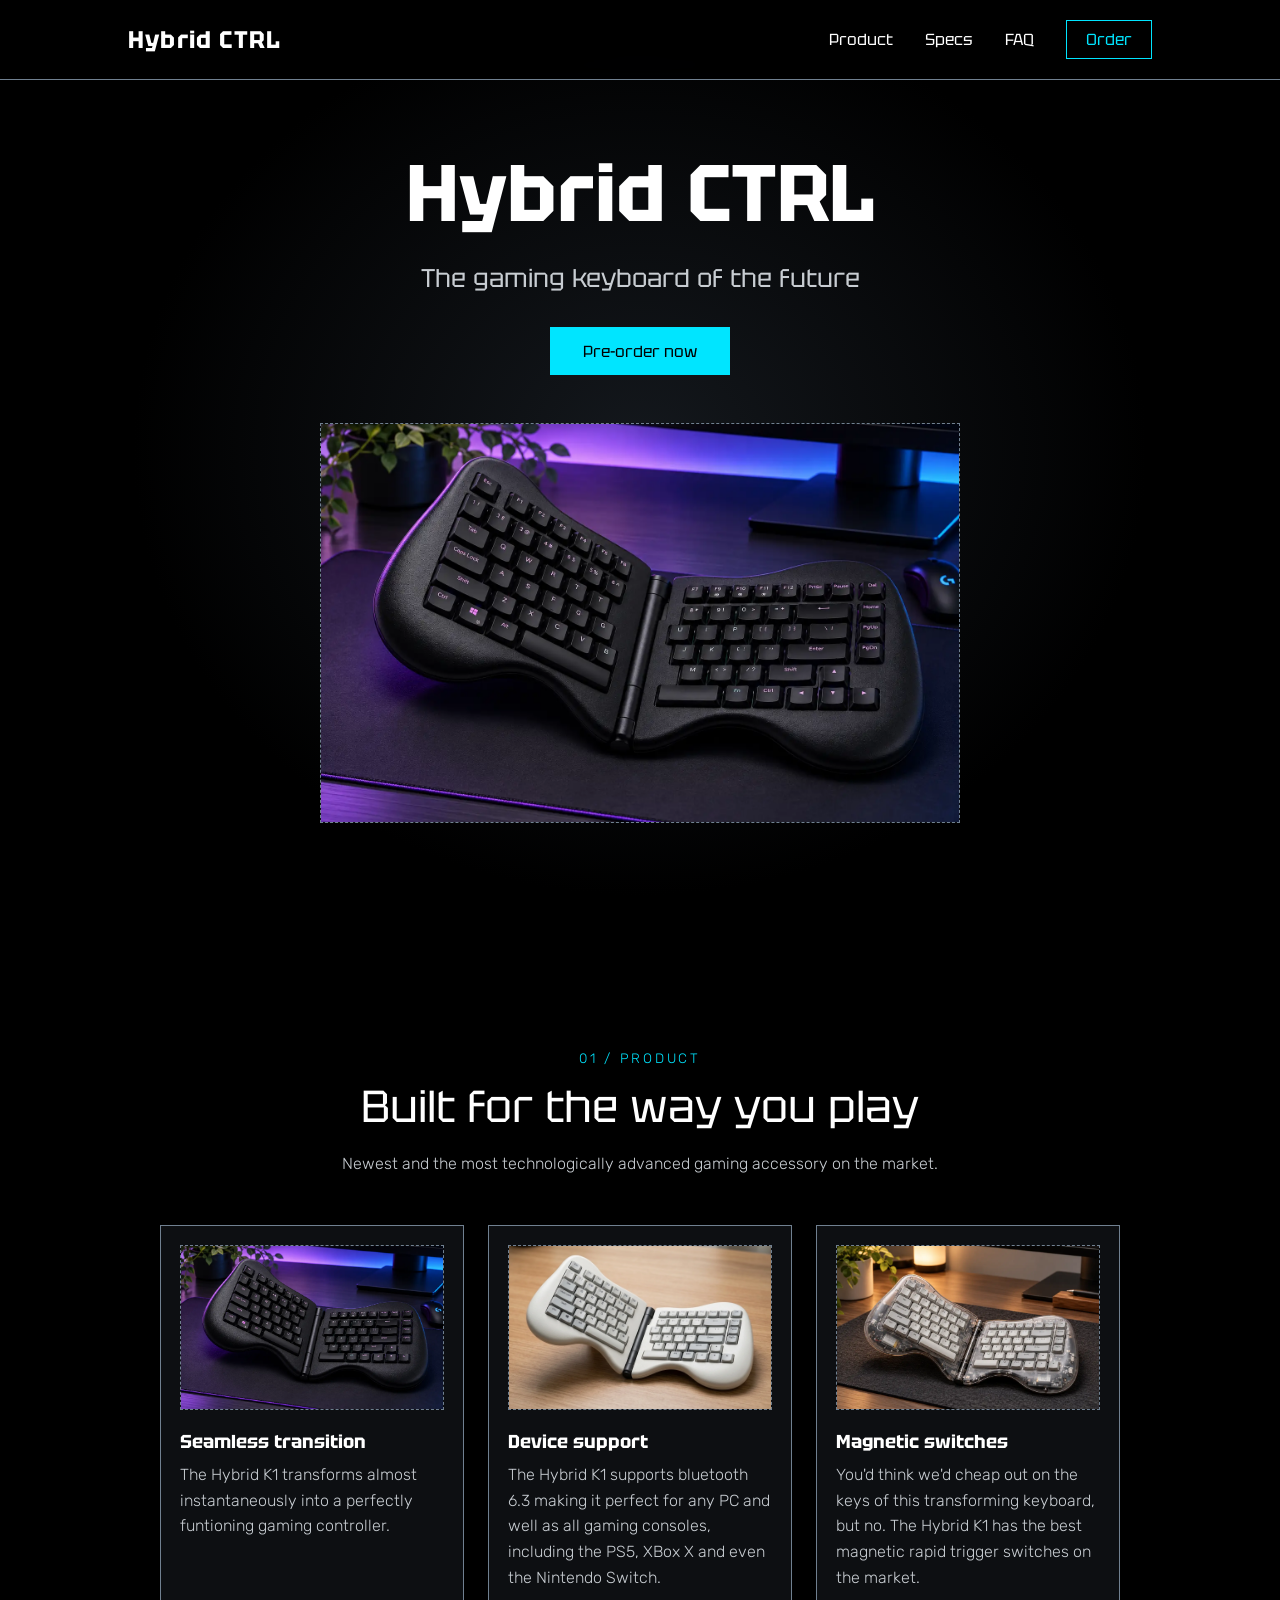
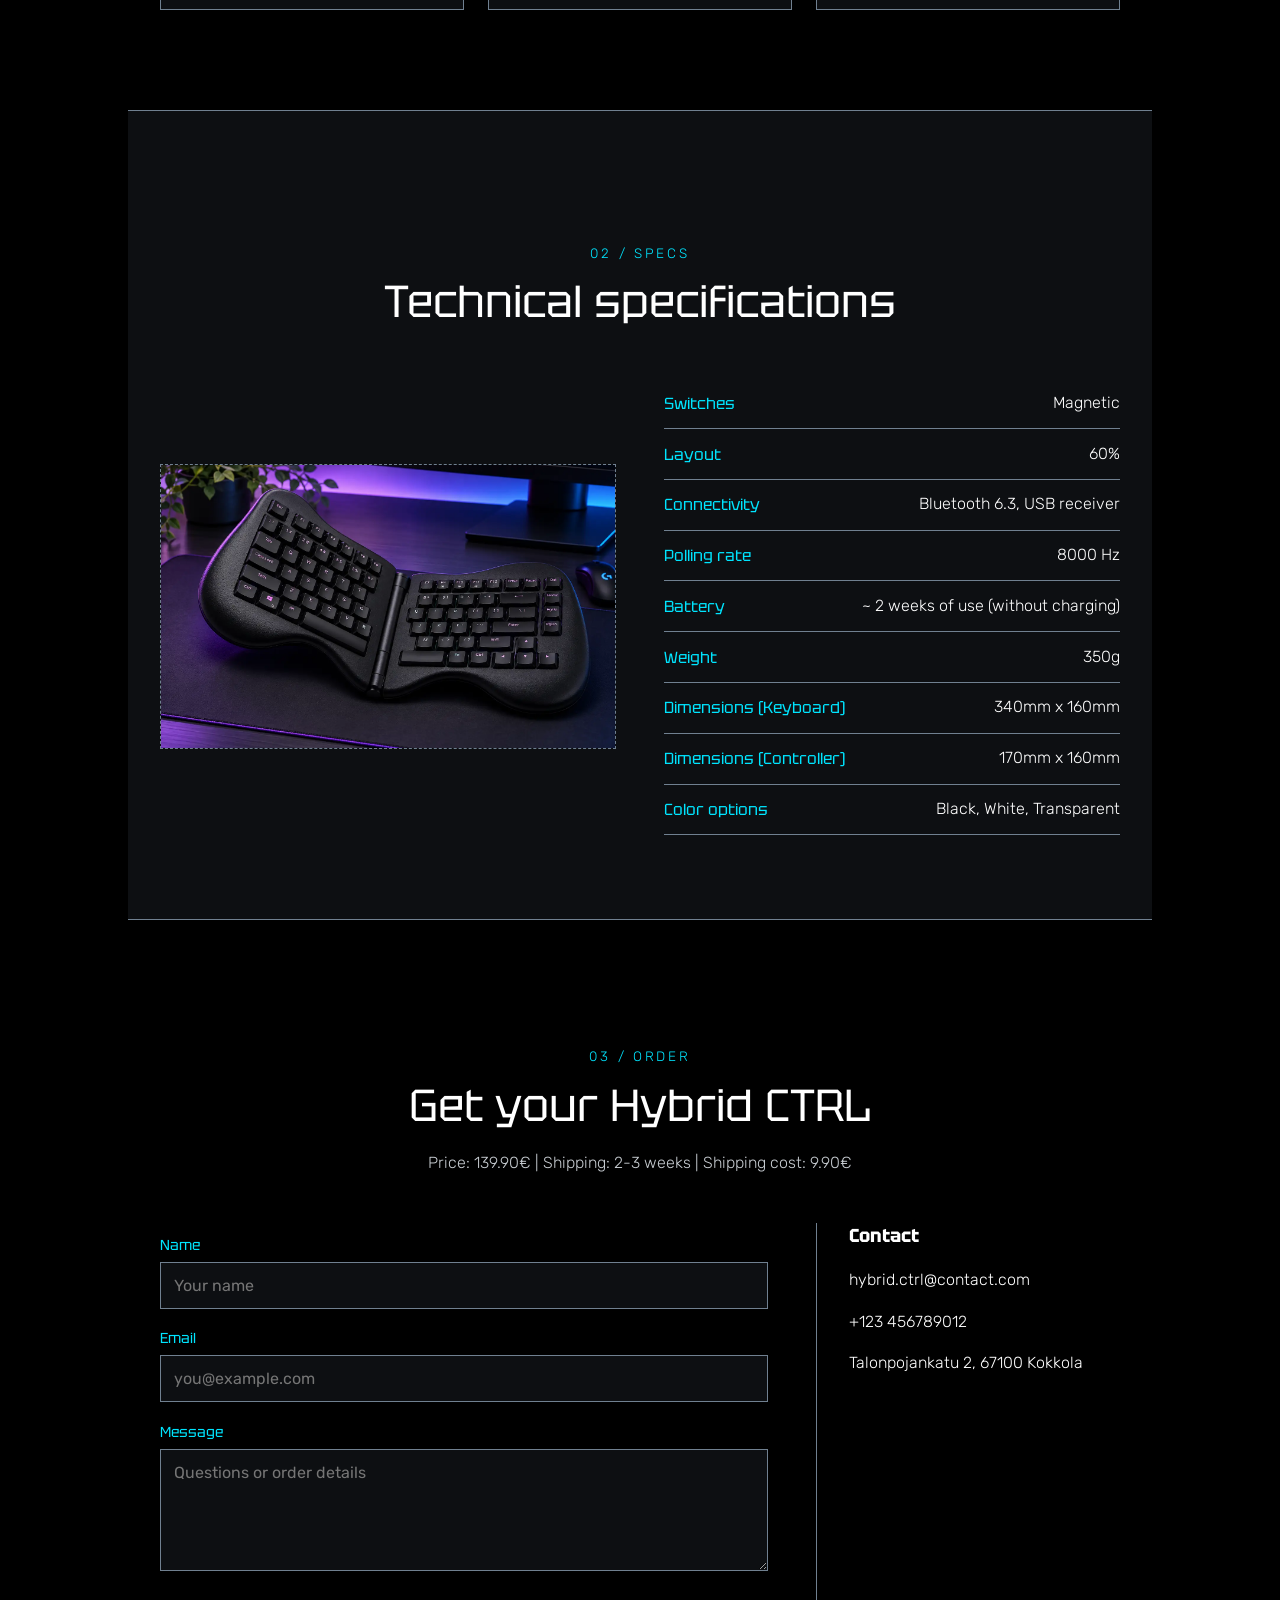
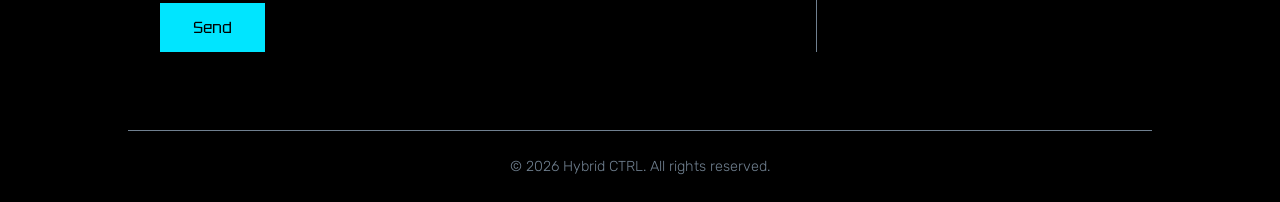
==== commit f9f05562: "added another color option" ====
--- a/index.html
+++ b/index.html
@@ -55,7 +55,7 @@
                         </article>
                         <article class="card">
                             <div class="img-frame">
-                                <img src="images/hybridctrl.webp" alt="Feature 3">
+                                <img src="images/trans_ctrl.webp" alt="Feature 3">
                             </div>
                             <h3>Magnetic switches</h3>
                             <p>You'd think we'd cheap out on the keys of this transforming keyboard, but no. The Hybrid K1 has the best magnetic rapid trigger switches on the market. </p>
@@ -82,7 +82,7 @@
                             <div><dt>Weight</dt><dd>350g</dd></div>
                             <div><dt>Dimensions (Keyboard)</dt><dd>340mm x 160mm</dd></div>
                             <div><dt>Dimensions (Controller)</dt><dd>170mm x 160mm</dd></div>
-                            <div><dt>Color options</dt><dd>Black, White</dd></div>
+                            <div><dt>Color options</dt><dd>Black, White, Transparent</dd></div>
                         </dl>
                     </div>
                 </div>
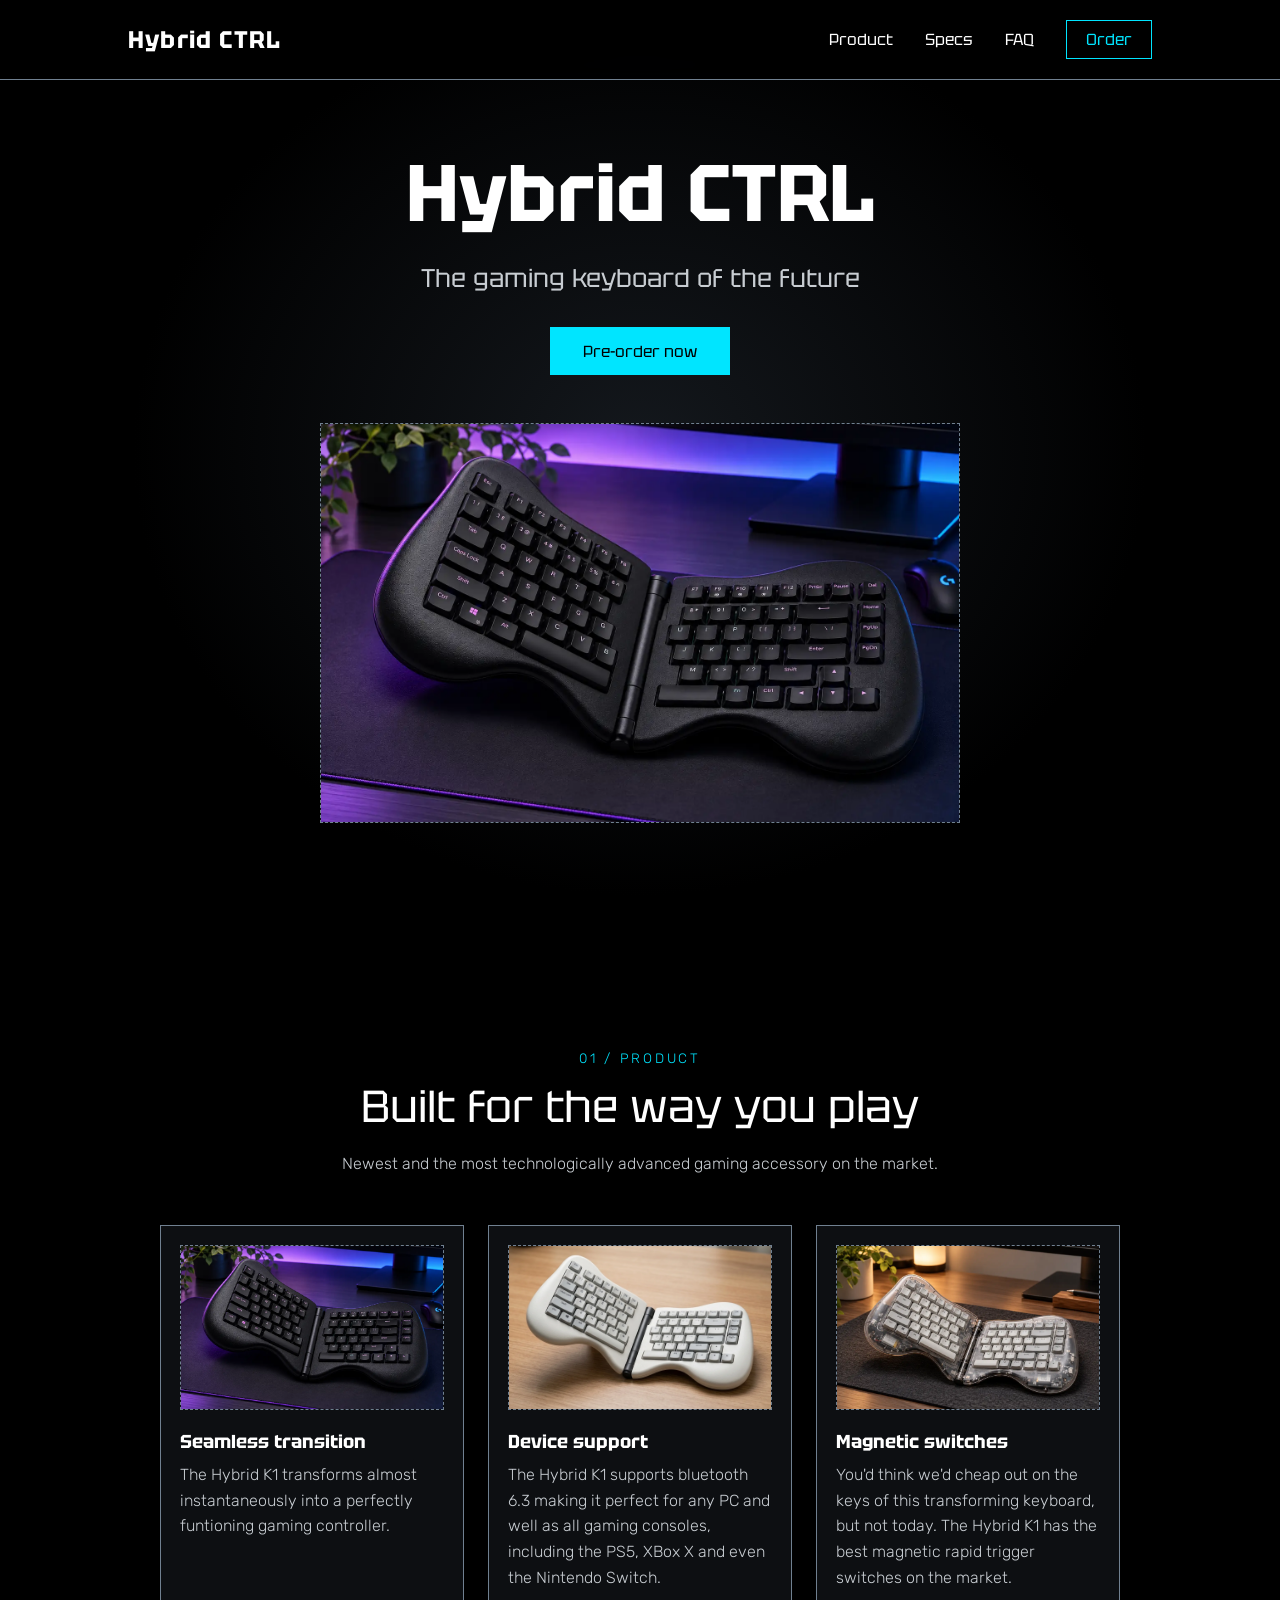
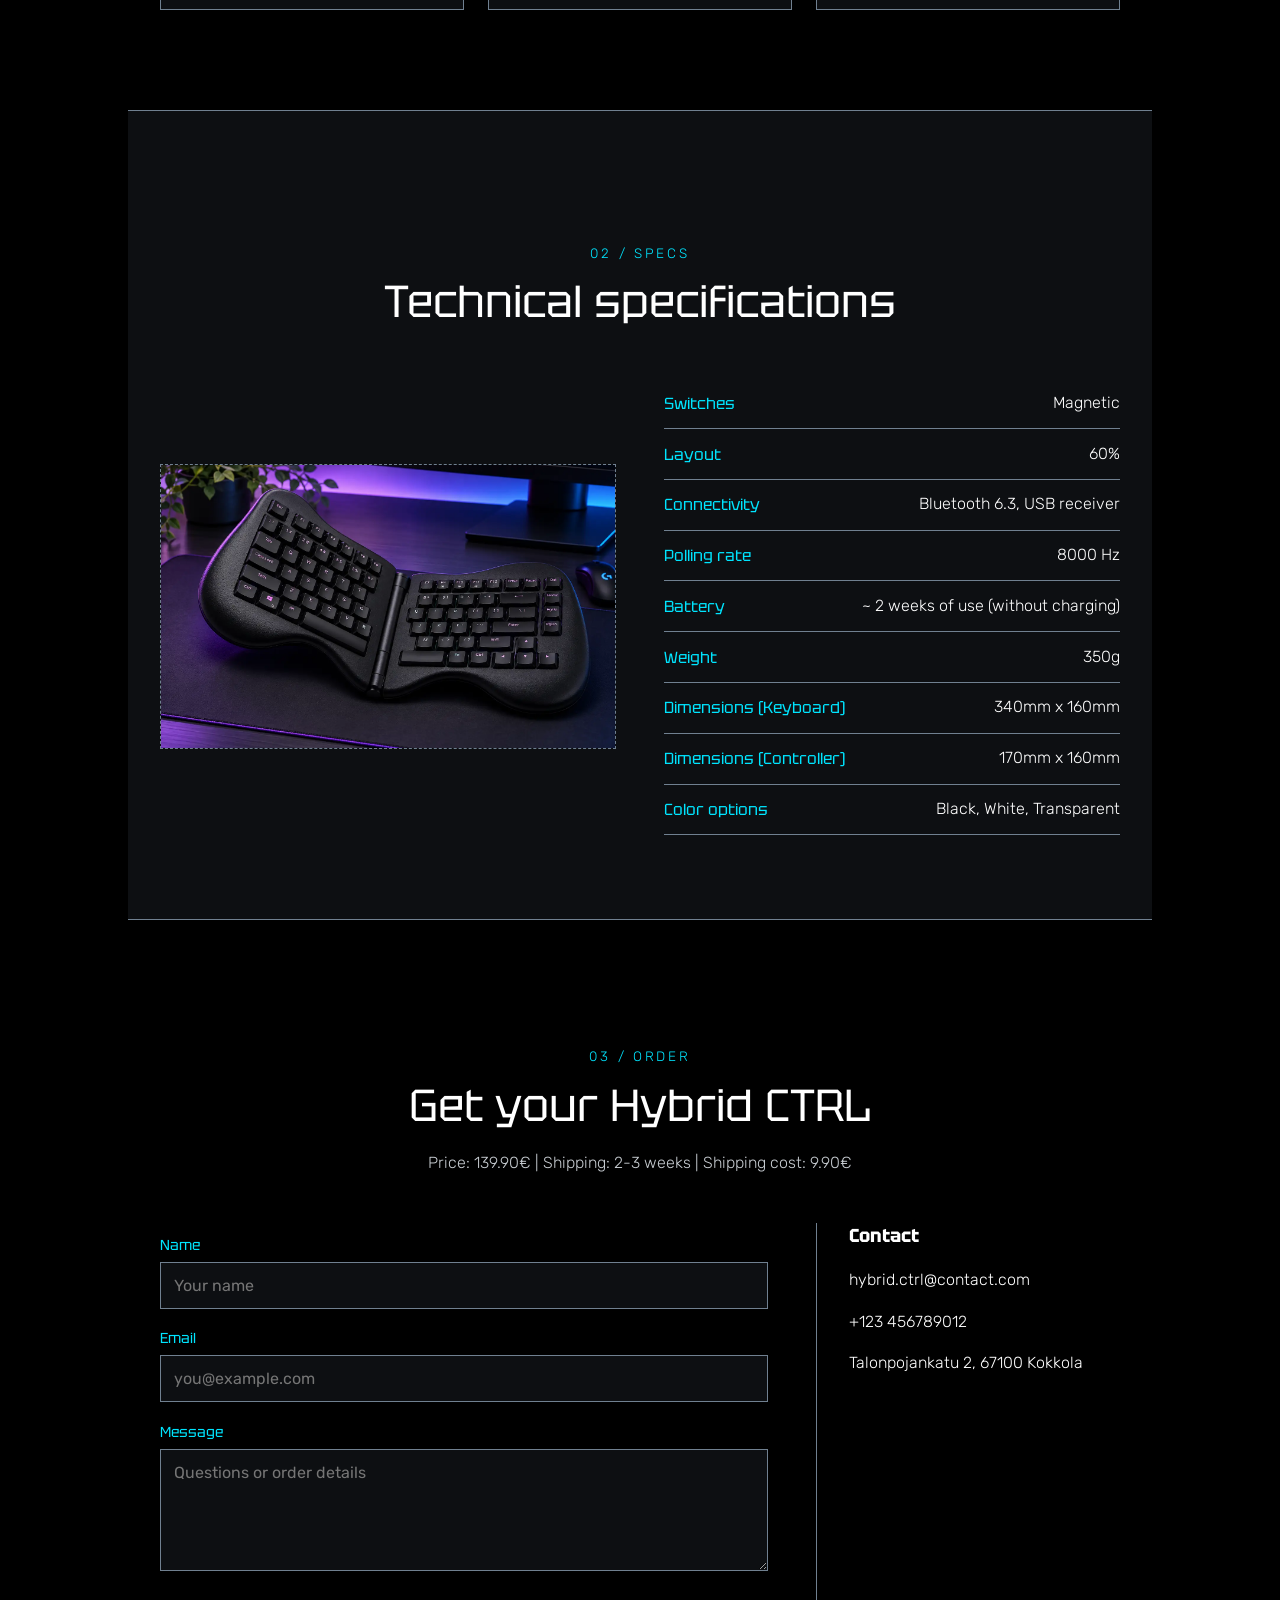
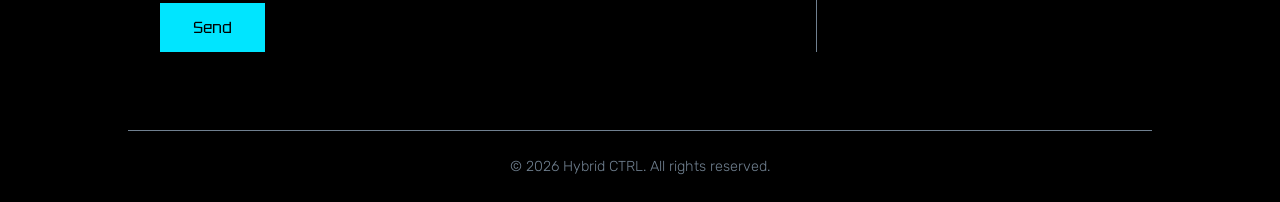
==== commit 60b568d8: "changed text" ====
--- a/index.html
+++ b/index.html
@@ -58,7 +58,7 @@
                                 <img src="images/trans_ctrl.webp" alt="Feature 3">
                             </div>
                             <h3>Magnetic switches</h3>
-                            <p>You'd think we'd cheap out on the keys of this transforming keyboard, but no. The Hybrid K1 has the best magnetic rapid trigger switches on the market. </p>
+                            <p>You'd think we'd cheap out on the keys of this transforming keyboard, but not today. The Hybrid K1 has the best magnetic rapid trigger switches on the market. </p>
                         </article>
                     </div>
                 </div>
